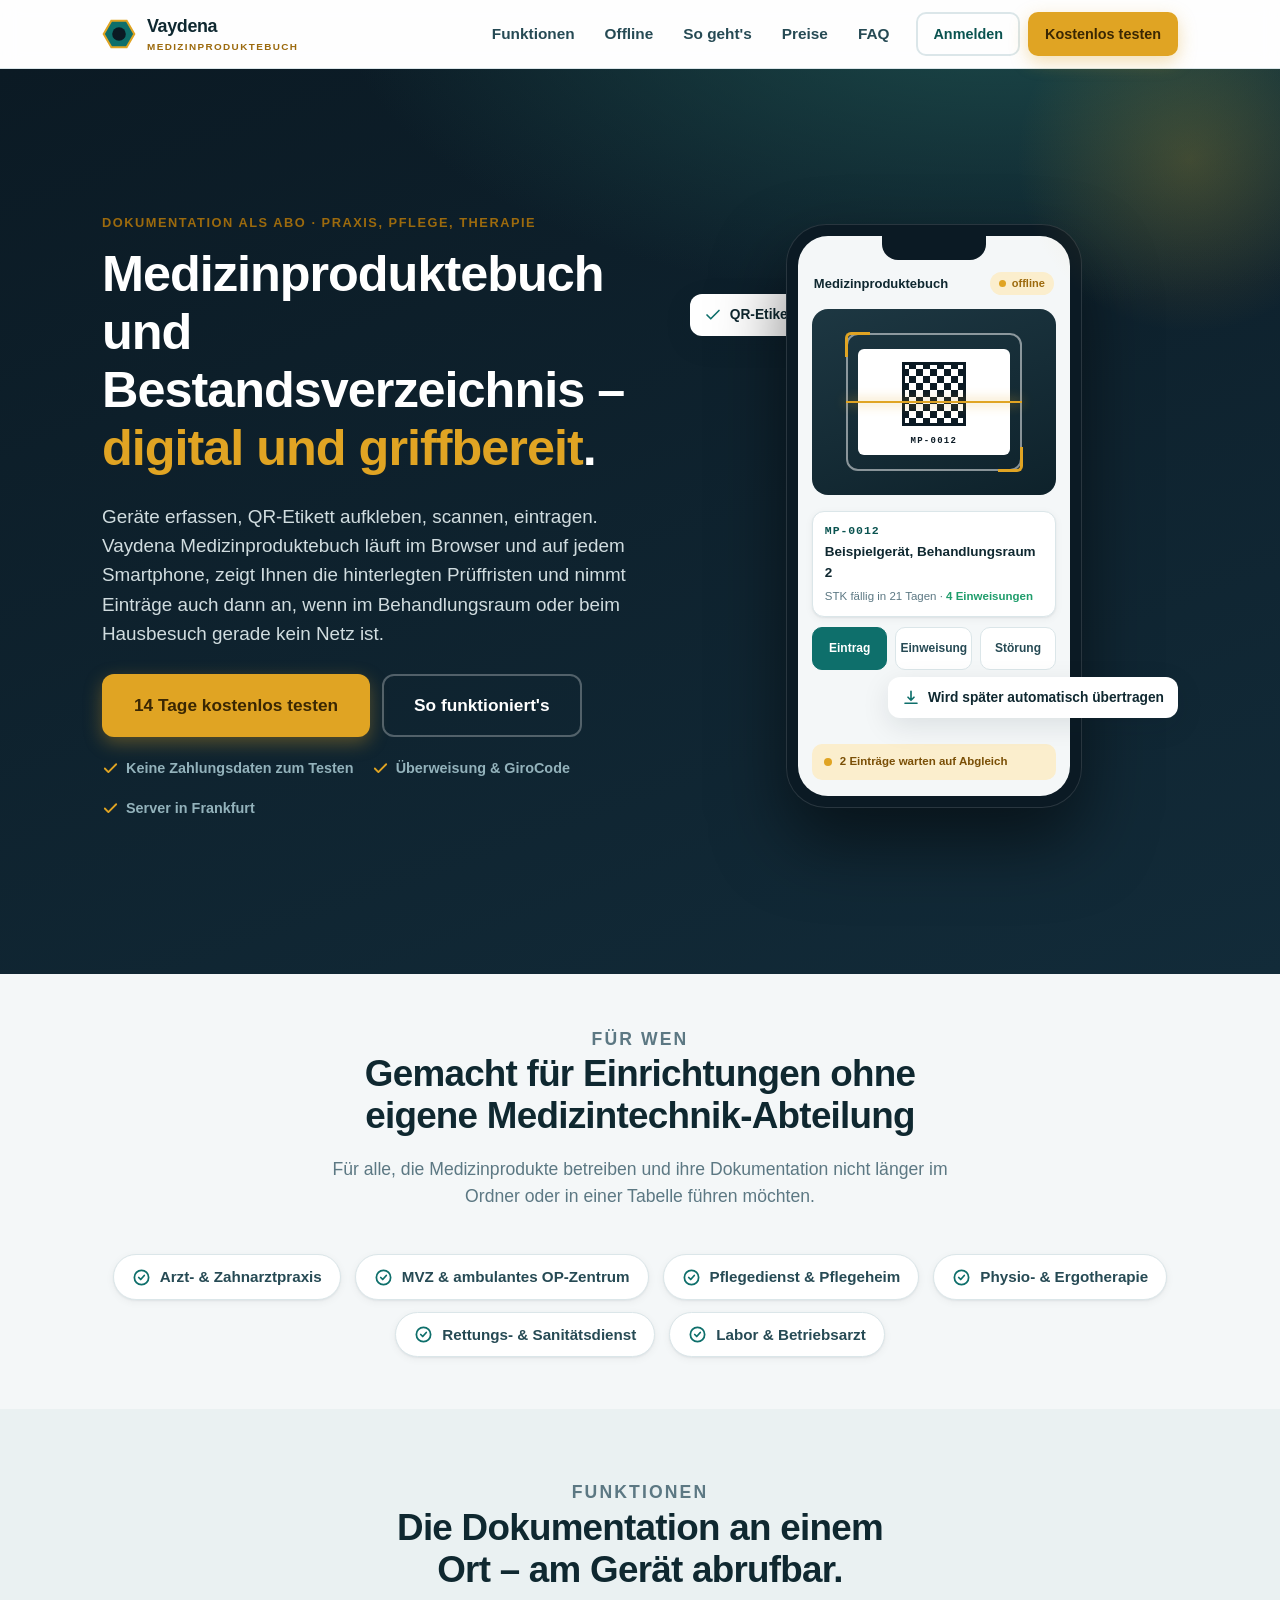
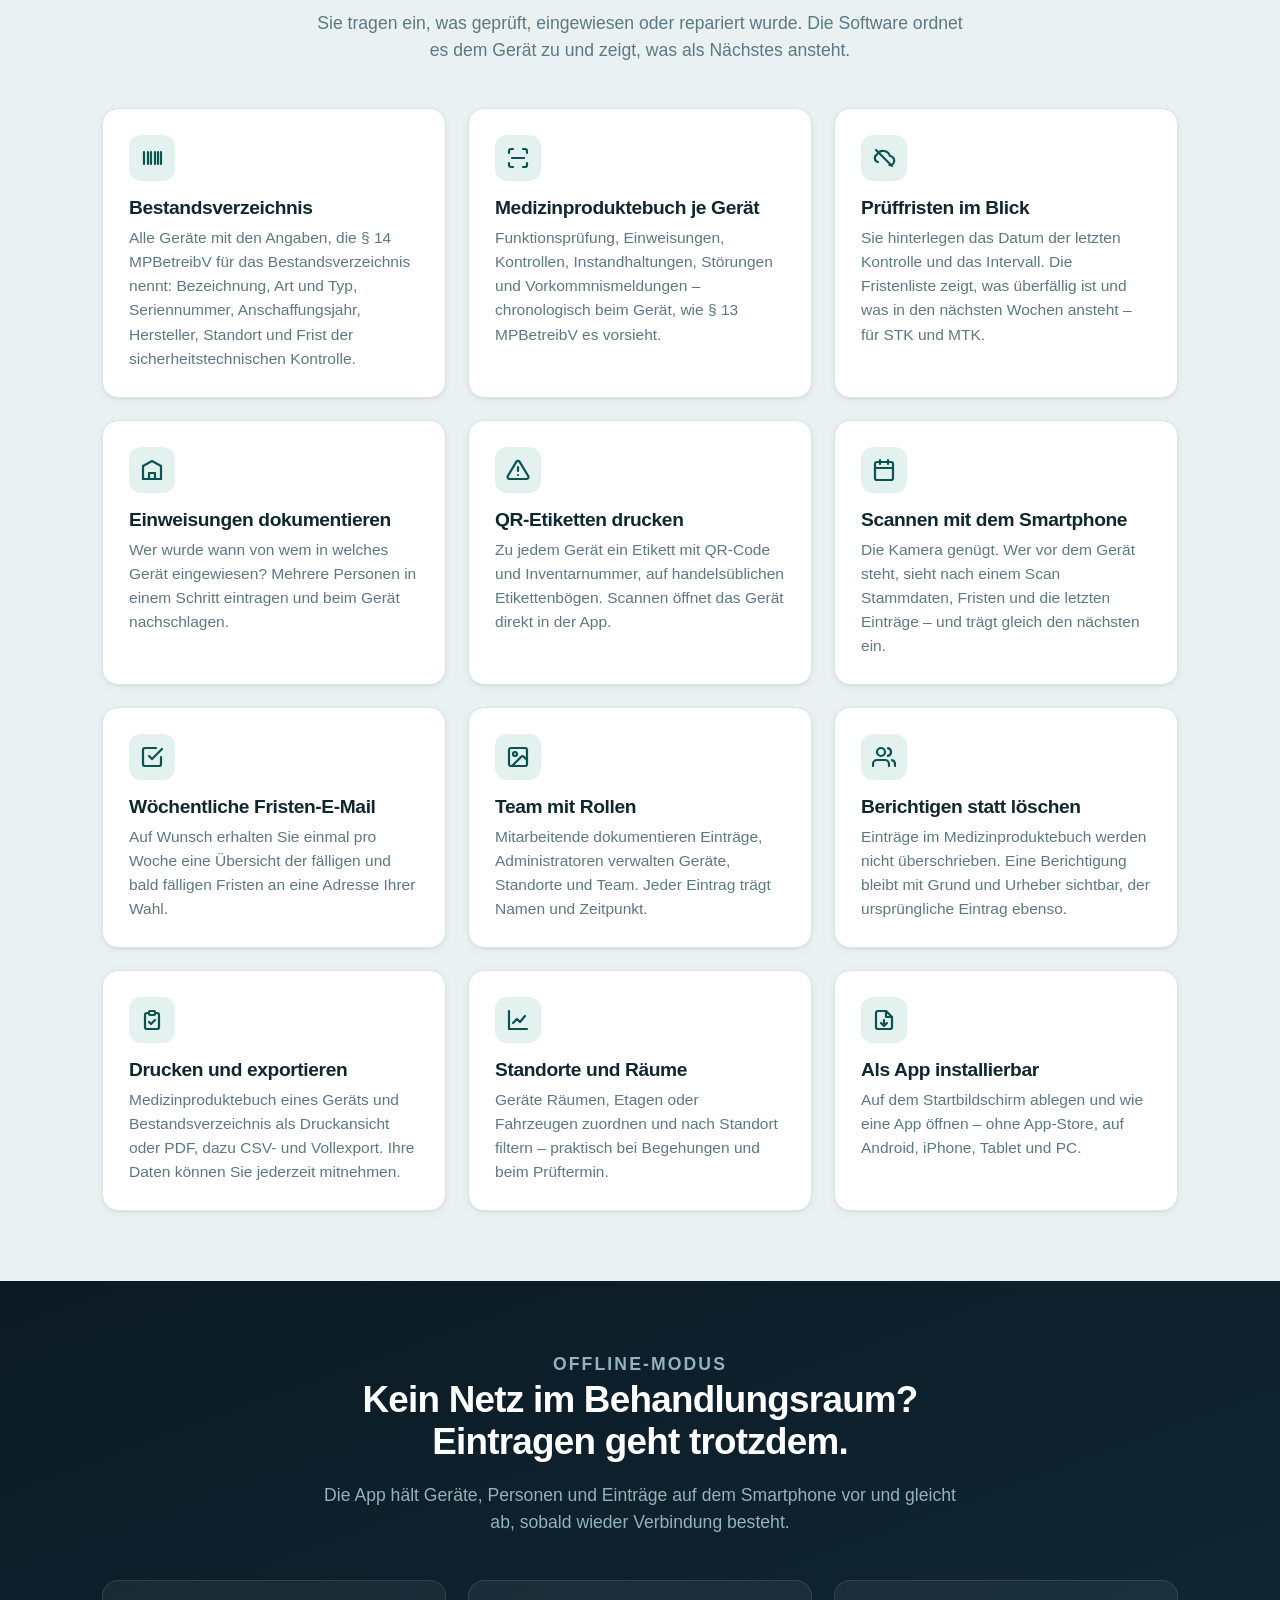
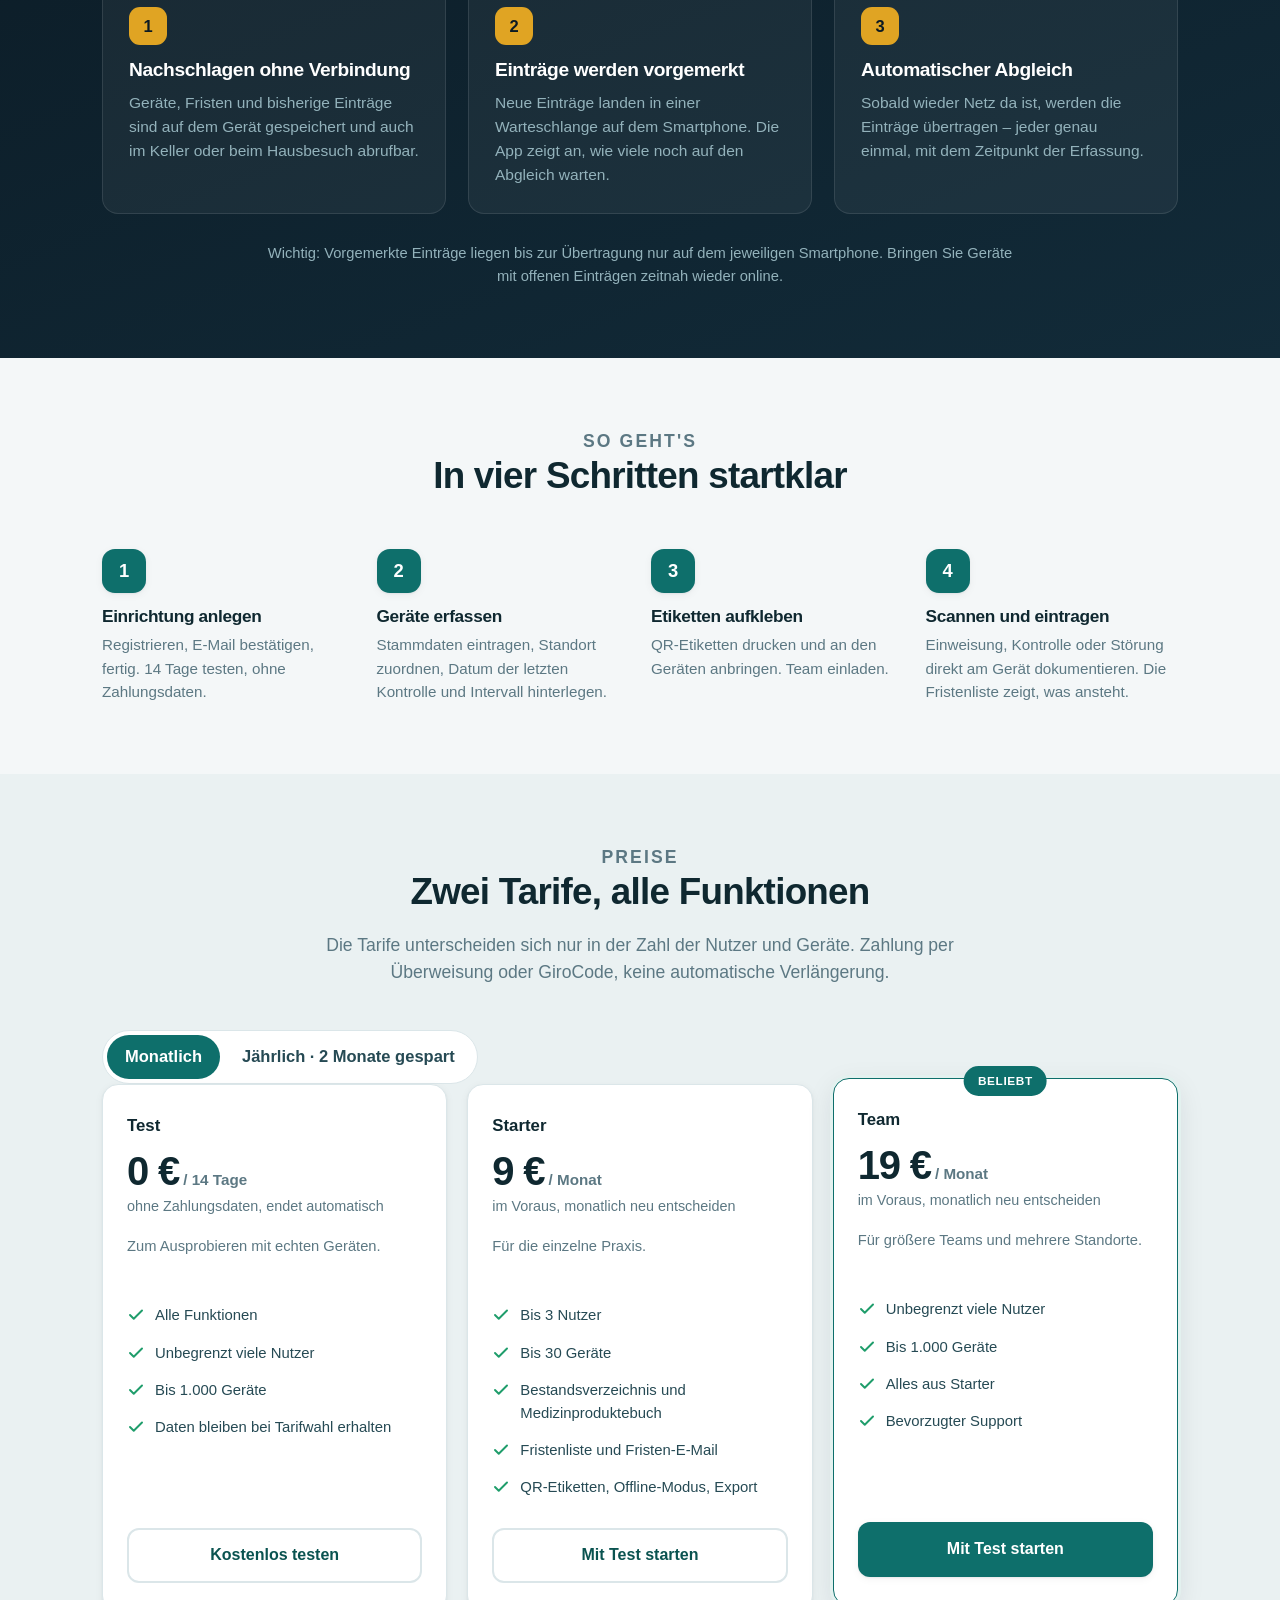
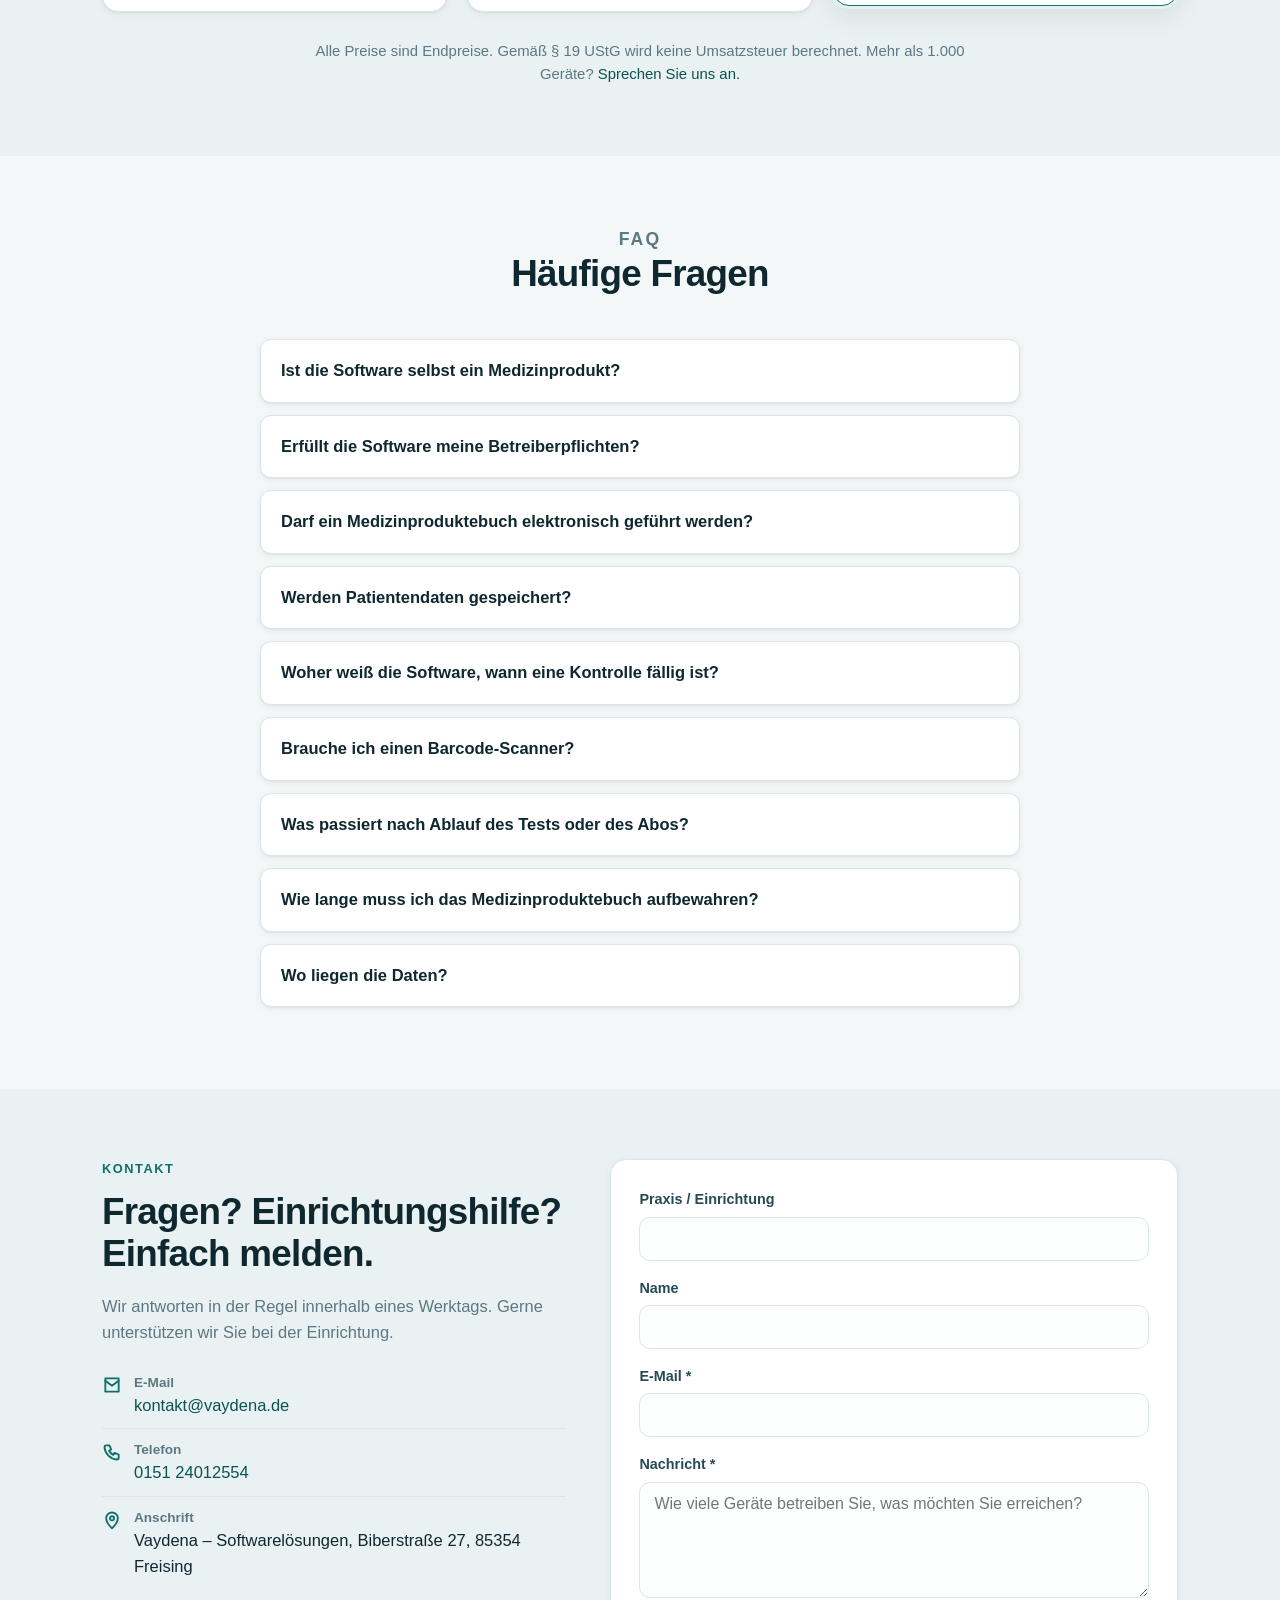
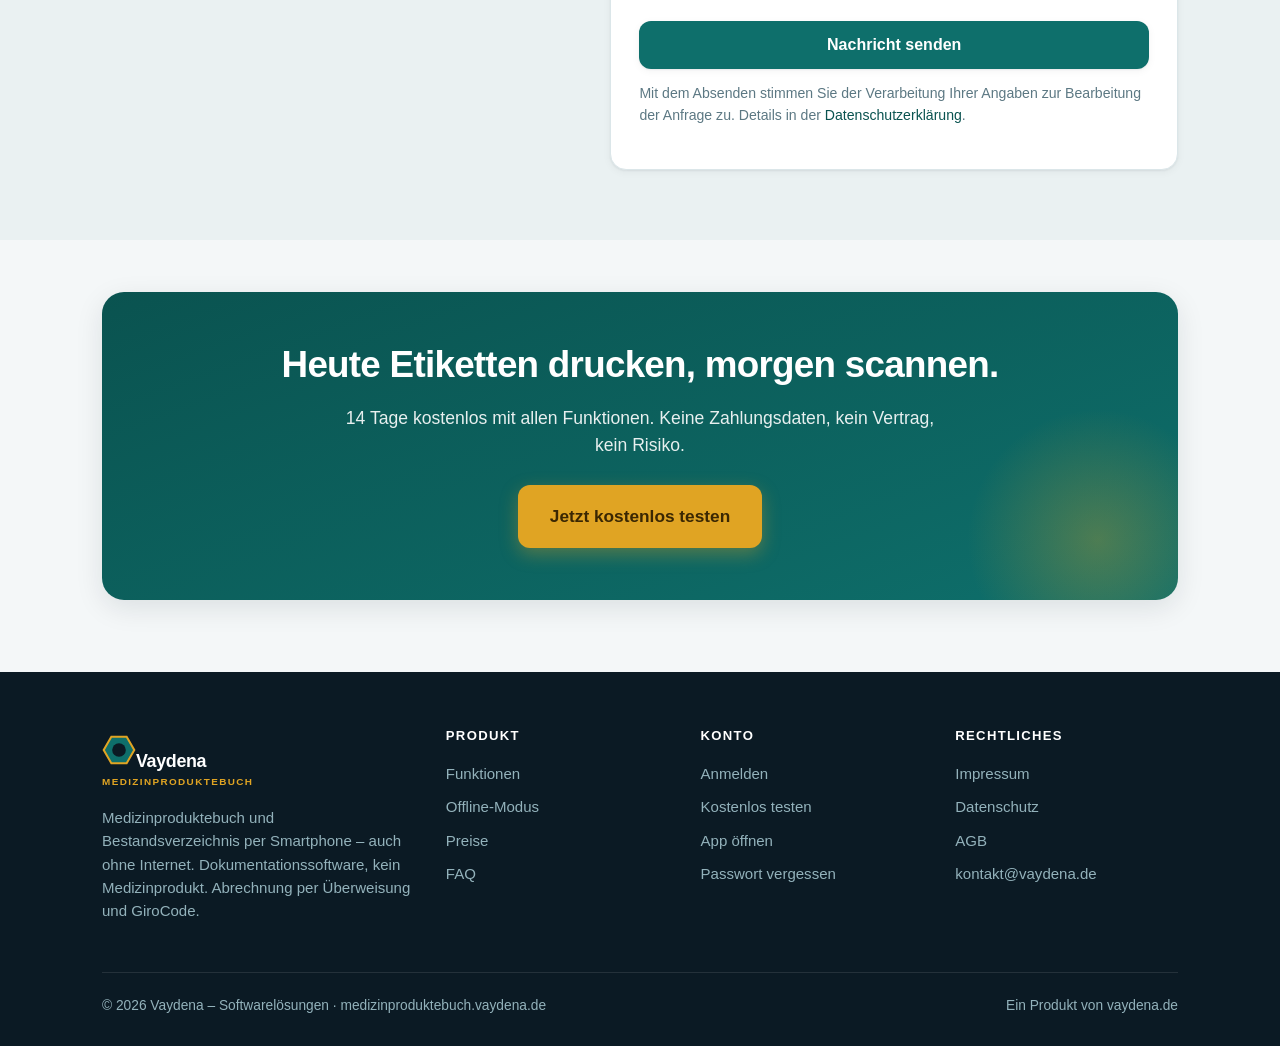
==== index.html @ ebefd497 "Vaydena Medizinproduktebuch: Erststand (PWA, Edge Functions, Deploy) Co-Authored-By: Claude Opus 5.5" ====
<!doctype html>
<html lang="de">
<head>
<meta charset="utf-8">
<meta name="viewport" content="width=device-width,initial-scale=1">
<title>Vaydena Medizinproduktebuch – Medizinproduktebuch und Bestandsverzeichnis digital führen</title>
<meta name="description" content="Medizinproduktebuch und Bestandsverzeichnis als Abo für Praxen, Pflegedienste und kleine Einrichtungen: Geräte erfassen, Prüffristen (STK/MTK) im Blick behalten, Einweisungen dokumentieren, QR-Etiketten drucken – auch ohne Internet. Dokumentationssoftware, kein Medizinprodukt. 14 Tage kostenlos testen.">
<link rel="canonical" href="https://medizinproduktebuch.vaydena.de/">
<meta property="og:type" content="website">
<meta property="og:title" content="Vaydena Medizinproduktebuch – Geräte, Prüffristen und Einweisungen dokumentieren">
<meta property="og:description" content="Bestandsverzeichnis und Medizinproduktebuch per Smartphone führen, QR-Etiketten drucken, offline dokumentieren. Ab 9 € im Monat, Zahlung per Überweisung oder GiroCode.">
<meta property="og:url" content="https://medizinproduktebuch.vaydena.de/">
<meta property="og:image" content="https://medizinproduktebuch.vaydena.de/assets/icons/icon-512.png">
<meta name="theme-color" content="#0b1a24">
<link rel="icon" href="assets/icons/favicon-32.png" sizes="32x32">
<link rel="apple-touch-icon" href="assets/icons/apple-touch-icon.png">
<link rel="stylesheet" href="assets/app.css?v=20261002">
<style>
  /* Hero-Visual: Smartphone mit Scanner */
  .ph-qr{width:74px;height:74px;border-radius:4px;background:conic-gradient(#0b1a24 25%,#fff 0 50%,#0b1a24 0 75%,#fff 0) 0 0/14px 14px;border:5px solid #fff;outline:3px solid #0b1a24;outline-offset:-8px}
  .hero-visual{position:relative;display:flex;justify-content:center;align-items:center;min-height:560px}
  .phone{width:296px;background:#0b1a24;border-radius:40px;padding:12px;position:relative;
    box-shadow:0 34px 70px rgba(0,0,0,.5),0 0 0 1px rgba(255,255,255,.12) inset}
  .phone::before{content:"";position:absolute;top:12px;left:50%;transform:translateX(-50%);width:104px;height:24px;background:#0b1a24;border-radius:0 0 16px 16px;z-index:2}
  .phone-screen{background:#f4f7f8;border-radius:30px;overflow:hidden;min-height:560px;display:flex;flex-direction:column;color:var(--ink)}
  .ph-top{display:flex;justify-content:space-between;align-items:center;padding:36px 16px 10px;font-weight:800;font-size:13px}
  .ph-top .st{font-weight:700;font-size:11px;padding:3px 9px;border-radius:999px;background:var(--gold-l);color:var(--gold-d);display:flex;gap:6px;align-items:center}
  .ph-top .st i{width:7px;height:7px;border-radius:50%;background:var(--gold);display:inline-block}
  .ph-cam{margin:4px 14px;background:linear-gradient(160deg,#1d3742,#0e222b);border-radius:16px;height:186px;position:relative;overflow:hidden;display:grid;place-items:center}
  .ph-frame{position:absolute;inset:24px 34px;border:2px solid rgba(255,255,255,.5);border-radius:12px}
  .ph-frame::before,.ph-frame::after{content:"";position:absolute;width:22px;height:22px;border:3px solid var(--gold)}
  .ph-frame::before{top:-3px;left:-3px;border-right:0;border-bottom:0;border-radius:6px 0 0 0}
  .ph-frame::after{bottom:-3px;right:-3px;border-left:0;border-top:0;border-radius:0 0 6px 0}
  .ph-code{width:152px;background:#fff;border-radius:6px;padding:8px 10px 6px;display:flex;flex-direction:column;align-items:center;gap:4px;position:relative}
  .ph-bars{width:100%;height:38px;background:repeating-linear-gradient(90deg,#0b1a24 0 2px,#fff 2px 3px,#0b1a24 3px 4px,#fff 4px 7px,#0b1a24 7px 10px,#fff 10px 11px,#0b1a24 11px 12px,#fff 12px 15px,#0b1a24 15px 17px,#fff 17px 18px)}
  .ph-code small{font-size:9px;letter-spacing:.14em;color:#0b1a24;font-weight:700;font-family:ui-monospace,Menlo,Consolas,monospace}
  .ph-laser{position:absolute;left:34px;right:34px;height:2px;background:var(--gold);box-shadow:0 0 12px var(--gold);animation:laser 2.4s ease-in-out infinite}
  @keyframes laser{0%,100%{top:40px}50%{top:146px}}
  .ph-hit{margin:12px 14px 0;background:#fff;border:1px solid var(--line);border-radius:12px;padding:10px 12px;box-shadow:var(--shadow-s);font-size:13px}
  .ph-hit b{display:block;font-size:11.5px;color:var(--primary-d);letter-spacing:.08em;font-family:ui-monospace,Menlo,Consolas,monospace}
  .ph-hit span{display:block;font-weight:700;font-size:13.5px;margin:2px 0}
  .ph-hit small{color:var(--muted);font-size:11.5px}
  .ph-hit small em{color:var(--ok);font-style:normal;font-weight:800}
  .ph-qty{display:flex;align-items:center;gap:8px;margin:10px 14px 0;font-size:12px;font-weight:700;color:var(--ink-2)}
  .ph-qty span{flex:1;background:#fff;border:1px solid var(--line);border-radius:10px;padding:9px 12px;text-align:center;font-size:15px;font-family:ui-monospace,Menlo,Consolas,monospace}
  .ph-qty b{width:36px;height:36px;border-radius:10px;background:#fff;border:1px solid var(--line);display:grid;place-items:center;font-size:18px}
  .ph-actions{display:grid;grid-template-columns:1fr 1fr 1fr;gap:8px;margin:10px 14px 0}
  .ph-actions span{display:block;text-align:center;padding:11px 4px;border-radius:10px;font-weight:800;font-size:12px;background:#fff;border:1px solid var(--line);color:var(--ink-2)}
  .ph-actions span.in{background:var(--primary);color:#fff;border-color:var(--primary)}
  .ph-queue{margin:auto 14px 16px;display:flex;align-items:center;gap:8px;font-size:11.5px;color:#7a4f06;background:var(--gold-l);border-radius:10px;padding:9px 12px;font-weight:700}
  .ph-queue i{width:8px;height:8px;border-radius:50%;background:var(--gold);display:inline-block;animation:pulse 1.4s infinite}
  @keyframes pulse{50%{opacity:.3}}
  .hero-visual .tag{position:absolute;background:#fff;color:var(--ink);border-radius:12px;padding:10px 14px;font-weight:700;font-size:.86rem;box-shadow:var(--shadow-m);display:flex;gap:8px;align-items:center;white-space:nowrap}
  .hero-visual .tag svg{width:18px;height:18px;color:var(--primary);flex:0 0 auto}
  .tag.t1{left:0;top:70px}.tag.t2{right:0;bottom:90px}
  @media (max-width:1000px){.hero-visual .tag{display:none}}
  @media (max-width:900px){.hero-visual{min-height:0}.phone{width:270px}.phone-screen{min-height:520px}}

  /* Offline-Erklärung */
  .ofx{background:rgba(255,255,255,.05);border:1px solid rgba(255,255,255,.1);border-radius:var(--radius);padding:26px}
  .ofx .k{display:inline-grid;place-items:center;width:38px;height:38px;border-radius:11px;background:var(--gold);color:var(--navy);font-weight:800;margin-bottom:14px}
  .ofx h3{color:#fff}
  .ofx p{color:var(--navy-muted);margin:0;font-size:.97rem}
  .technote{margin:28px auto 0;text-align:center;color:var(--navy-muted);font-size:.92rem;max-width:52em}

  /* Preise */
  .ptoggle-wrap{text-align:center;margin-bottom:34px}
  .ptoggle{display:inline-flex;background:var(--surface);border:1px solid var(--line);border-radius:999px;padding:4px;gap:4px}
  .ptoggle button{border:0;background:none;padding:9px 18px;border-radius:999px;font:inherit;font-weight:700;color:var(--ink-2);cursor:pointer;display:flex;align-items:center;gap:8px}
  .ptoggle button.on{background:var(--primary);color:#fff}
  .ptoggle .save{font-size:.72rem;background:var(--gold-l);color:var(--gold-d);padding:2px 8px;border-radius:999px}
  .ptoggle button.on .save{background:var(--gold);color:var(--navy)}
  .pricenote{max-width:46em;margin:28px auto 0;text-align:center;color:var(--muted);font-size:.93rem}

  /* Kontakt */
  .contact{display:grid;grid-template-columns:.9fr 1.1fr;gap:44px;align-items:start}
  .contact .card{background:var(--surface);border:1px solid var(--line);border-radius:var(--radius);padding:28px;box-shadow:var(--shadow-s)}
  .contact .kv{display:flex;gap:12px;align-items:flex-start;padding:10px 0;border-bottom:1px solid var(--line)}
  .contact .kv:last-child{border-bottom:0}
  .contact .kv svg{width:20px;height:20px;color:var(--primary);flex:0 0 auto;margin-top:3px}
  .contact .kv b{display:block;font-size:.85rem;color:var(--muted);font-weight:600}
  .hp{position:absolute;left:-9999px;top:-9999px;height:0;width:0;opacity:0}
  @media (max-width:900px){.contact{grid-template-columns:1fr}}
</style>
<script type="application/ld+json">
{"@context":"https://schema.org","@type":"SoftwareApplication","name":"Vaydena Medizinproduktebuch","applicationCategory":"BusinessApplication","operatingSystem":"Web, Android, iOS","url":"https://medizinproduktebuch.vaydena.de/","description":"Dokumentationssoftware für Bestandsverzeichnis und Medizinproduktebuch: Geräte, Prüffristen, Einweisungen, QR-Etiketten, Offline-Modus. Kein Medizinprodukt.","offers":[{"@type":"Offer","name":"Starter","price":"9.00","priceCurrency":"EUR"},{"@type":"Offer","name":"Team","price":"19.00","priceCurrency":"EUR"}],"provider":{"@type":"Organization","name":"Vaydena – Softwarelösungen","url":"https://vaydena.de"}}
</script>
</head>
<body>

<header class="site"><div class="wrap">
  <div class="nav">
    <a class="brand" href="index.html" aria-label="Vaydena Medizinproduktebuch – Startseite">
      <svg class="logo" viewBox="0 0 40 40" aria-hidden="true"><path d="M38 20 29 35.6H11L2 20 11 4.4h18z" fill="#0e6f6b"/><circle cx="20" cy="20" r="8" fill="#0b1a24"/><path d="M38 20 29 35.6H11L2 20 11 4.4h18z" fill="none" stroke="#e0a423" stroke-width="2.4"/></svg>
      <span>Vaydena<small>Medizinproduktebuch</small></span>
    </a>
    <div class="spacer"></div>
    <nav class="nav-links" aria-label="Hauptnavigation">
      <a href="#funktionen">Funktionen</a>
      <a href="#offline">Offline</a>
      <a href="#ablauf">So geht's</a>
      <a href="#preise">Preise</a>
      <a href="#faq">FAQ</a>
    </nav>
    <div class="nav-cta">
      <a class="btn ghost sm" href="anmelden.html">Anmelden</a>
      <a class="btn gold sm" href="registrieren.html">Kostenlos testen</a>
    </div>
    <button class="nav-toggle" aria-label="Menü öffnen"><svg viewBox="0 0 24 24" fill="none" stroke="currentColor" stroke-width="2.2" stroke-linecap="round"><path d="M4 7h16M4 12h16M4 17h16"/></svg></button>
  </div>
  <div class="mobile-menu">
    <a href="#funktionen">Funktionen</a>
    <a href="#offline">Offline-Modus</a>
    <a href="#ablauf">So funktioniert's</a>
    <a href="#preise">Preise</a>
    <a href="#faq">FAQ</a>
    <a href="anmelden.html">Anmelden</a>
    <a href="registrieren.html">Kostenlos testen</a>
  </div>
</div></header>

<section class="hero">
  <div class="wrap">
    <div>
      <p class="eyebrow gold">Dokumentation als Abo · Praxis, Pflege, Therapie</p>
      <h1>Medizinproduktebuch und Bestandsverzeichnis – <span class="hl">digital und griffbereit</span>.</h1>
      <p class="lead">Geräte erfassen, QR-Etikett aufkleben, scannen, eintragen. Vaydena Medizinproduktebuch läuft im Browser und auf jedem Smartphone, zeigt Ihnen die hinterlegten Prüffristen und nimmt Einträge auch dann an, wenn im Behandlungsraum oder beim Hausbesuch gerade kein Netz ist.</p>
      <div class="cta-row">
        <a class="btn gold lg" href="registrieren.html">14 Tage kostenlos testen</a>
        <a class="btn ghost on-navy lg" href="#ablauf">So funktioniert's</a>
      </div>
      <div class="trustline">
        <span><svg viewBox="0 0 24 24" fill="none" stroke="currentColor" stroke-width="2.6" stroke-linecap="round" stroke-linejoin="round"><path d="M20 6 9 17l-5-5"/></svg>Keine Zahlungsdaten zum Testen</span>
        <span><svg viewBox="0 0 24 24" fill="none" stroke="currentColor" stroke-width="2.6" stroke-linecap="round" stroke-linejoin="round"><path d="M20 6 9 17l-5-5"/></svg>Überweisung &amp; GiroCode</span>
        <span><svg viewBox="0 0 24 24" fill="none" stroke="currentColor" stroke-width="2.6" stroke-linecap="round" stroke-linejoin="round"><path d="M20 6 9 17l-5-5"/></svg>Server in Frankfurt</span>
      </div>
    </div>
    <div class="hero-visual" aria-hidden="true">
      <div class="tag t1"><svg viewBox="0 0 24 24" fill="none" stroke="currentColor" stroke-width="2.2" stroke-linecap="round" stroke-linejoin="round"><path d="M20 6 9 17l-5-5"/></svg>QR-Etikett selbst gedruckt</div>
      <div class="phone"><div class="phone-screen">
        <div class="ph-top"><span>Medizinproduktebuch</span><span class="st"><i></i>offline</span></div>
        <div class="ph-cam">
          <div class="ph-frame"></div>
          <div class="ph-code"><div class="ph-qr"></div><small>MP-0012</small></div>
          <div class="ph-laser"></div>
        </div>
        <div class="ph-hit"><b>MP-0012</b><span>Beispielgerät, Behandlungsraum 2</span><small>STK fällig in 21 Tagen · <em>4 Einweisungen</em></small></div>
        <div class="ph-actions"><span class="in">Eintrag</span><span>Einweisung</span><span>Störung</span></div>
        <div class="ph-queue"><i></i>2 Einträge warten auf Abgleich</div>
      </div></div>
      <div class="tag t2"><svg viewBox="0 0 24 24" fill="none" stroke="currentColor" stroke-width="2.2" stroke-linecap="round" stroke-linejoin="round"><path d="M12 3v12M8 11l4 4 4-4M4 19h16"/></svg>Wird später automatisch übertragen</div>
    </div>
  </div>
</section>

<section class="tight">
  <div class="wrap">
    <div class="sec-head"><p class="eyebrow">Für wen</p><h2>Gemacht für Einrichtungen ohne eigene Medizintechnik-Abteilung</h2><p>Für alle, die Medizinprodukte betreiben und ihre Dokumentation nicht länger im Ordner oder in einer Tabelle führen möchten.</p></div>
    <div class="audience">
      <div class="chip"><svg viewBox="0 0 24 24" fill="none" stroke="currentColor" stroke-width="2.2" stroke-linecap="round" stroke-linejoin="round"><circle cx="12" cy="12" r="9"/><path d="m8.5 12 2.5 2.5 4.5-5"/></svg>Arzt- &amp; Zahnarztpraxis</div>
      <div class="chip"><svg viewBox="0 0 24 24" fill="none" stroke="currentColor" stroke-width="2.2" stroke-linecap="round" stroke-linejoin="round"><circle cx="12" cy="12" r="9"/><path d="m8.5 12 2.5 2.5 4.5-5"/></svg>MVZ &amp; ambulantes OP-Zentrum</div>
      <div class="chip"><svg viewBox="0 0 24 24" fill="none" stroke="currentColor" stroke-width="2.2" stroke-linecap="round" stroke-linejoin="round"><circle cx="12" cy="12" r="9"/><path d="m8.5 12 2.5 2.5 4.5-5"/></svg>Pflegedienst &amp; Pflegeheim</div>
      <div class="chip"><svg viewBox="0 0 24 24" fill="none" stroke="currentColor" stroke-width="2.2" stroke-linecap="round" stroke-linejoin="round"><circle cx="12" cy="12" r="9"/><path d="m8.5 12 2.5 2.5 4.5-5"/></svg>Physio- &amp; Ergotherapie</div>
      <div class="chip"><svg viewBox="0 0 24 24" fill="none" stroke="currentColor" stroke-width="2.2" stroke-linecap="round" stroke-linejoin="round"><circle cx="12" cy="12" r="9"/><path d="m8.5 12 2.5 2.5 4.5-5"/></svg>Rettungs- &amp; Sanitätsdienst</div>
      <div class="chip"><svg viewBox="0 0 24 24" fill="none" stroke="currentColor" stroke-width="2.2" stroke-linecap="round" stroke-linejoin="round"><circle cx="12" cy="12" r="9"/><path d="m8.5 12 2.5 2.5 4.5-5"/></svg>Labor &amp; Betriebsarzt</div>
    </div>
  </div>
</section>

<section id="funktionen" class="alt">
  <div class="wrap">
    <div class="sec-head"><p class="eyebrow">Funktionen</p><h2>Die Dokumentation an einem Ort – am Gerät abrufbar.</h2><p>Sie tragen ein, was geprüft, eingewiesen oder repariert wurde. Die Software ordnet es dem Gerät zu und zeigt, was als Nächstes ansteht.</p></div>
    <div class="grid g3">
      <div class="feature"><div class="ic"><svg viewBox="0 0 24 24" fill="none" stroke="currentColor" stroke-width="2.2" stroke-linecap="round"><path d="M4 6v12M8 6v12M11 6v12M15 6v12M18 6v12M21 6v12"/></svg></div><h3>Bestandsverzeichnis</h3><p>Alle Geräte mit den Angaben, die § 14 MPBetreibV für das Bestandsverzeichnis nennt: Bezeichnung, Art und Typ, Seriennummer, Anschaffungsjahr, Hersteller, Standort und Frist der sicherheitstechnischen Kontrolle.</p></div>
      <div class="feature"><div class="ic"><svg viewBox="0 0 24 24" fill="none" stroke="currentColor" stroke-width="2.2" stroke-linecap="round" stroke-linejoin="round"><path d="M3 7V5a2 2 0 0 1 2-2h2M17 3h2a2 2 0 0 1 2 2v2M21 17v2a2 2 0 0 1-2 2h-2M7 21H5a2 2 0 0 1-2-2v-2M6 12h12"/></svg></div><h3>Medizinproduktebuch je Gerät</h3><p>Funktionsprüfung, Einweisungen, Kontrollen, Instandhaltungen, Störungen und Vorkommnismeldungen – chronologisch beim Gerät, wie § 13 MPBetreibV es vorsieht.</p></div>
      <div class="feature"><div class="ic"><svg viewBox="0 0 24 24" fill="none" stroke="currentColor" stroke-width="2.2" stroke-linecap="round" stroke-linejoin="round"><path d="M17.5 19a4.5 4.5 0 0 0 .4-9A7 7 0 0 0 5.1 8.5 4 4 0 0 0 6 16"/><path d="m4 4 16 16"/></svg></div><h3>Prüffristen im Blick</h3><p>Sie hinterlegen das Datum der letzten Kontrolle und das Intervall. Die Fristenliste zeigt, was überfällig ist und was in den nächsten Wochen ansteht – für STK und MTK.</p></div>
      <div class="feature"><div class="ic"><svg viewBox="0 0 24 24" fill="none" stroke="currentColor" stroke-width="2.2" stroke-linecap="round" stroke-linejoin="round"><path d="M3 21V8l9-5 9 5v13"/><path d="M9 21v-6h6v6M3 21h18"/></svg></div><h3>Einweisungen dokumentieren</h3><p>Wer wurde wann von wem in welches Gerät eingewiesen? Mehrere Personen in einem Schritt eintragen und beim Gerät nachschlagen.</p></div>
      <div class="feature"><div class="ic"><svg viewBox="0 0 24 24" fill="none" stroke="currentColor" stroke-width="2.2" stroke-linecap="round" stroke-linejoin="round"><path d="M12 9v4M12 17h.01"/><path d="M10.3 3.9 1.8 18a2 2 0 0 0 1.7 3h17a2 2 0 0 0 1.7-3L13.7 3.9a2 2 0 0 0-3.4 0Z"/></svg></div><h3>QR-Etiketten drucken</h3><p>Zu jedem Gerät ein Etikett mit QR-Code und Inventarnummer, auf handelsüblichen Etikettenbögen. Scannen öffnet das Gerät direkt in der App.</p></div>
      <div class="feature"><div class="ic"><svg viewBox="0 0 24 24" fill="none" stroke="currentColor" stroke-width="2.2" stroke-linecap="round" stroke-linejoin="round"><rect x="3" y="4" width="18" height="18" rx="2"/><path d="M16 2v4M8 2v4M3 10h18"/></svg></div><h3>Scannen mit dem Smartphone</h3><p>Die Kamera genügt. Wer vor dem Gerät steht, sieht nach einem Scan Stammdaten, Fristen und die letzten Einträge – und trägt gleich den nächsten ein.</p></div>
      <div class="feature"><div class="ic"><svg viewBox="0 0 24 24" fill="none" stroke="currentColor" stroke-width="2.2" stroke-linecap="round" stroke-linejoin="round"><path d="M9 11l3 3L22 4"/><path d="M21 12v7a2 2 0 0 1-2 2H5a2 2 0 0 1-2-2V5a2 2 0 0 1 2-2h11"/></svg></div><h3>Wöchentliche Fristen-E-Mail</h3><p>Auf Wunsch erhalten Sie einmal pro Woche eine Übersicht der fälligen und bald fälligen Fristen an eine Adresse Ihrer Wahl.</p></div>
      <div class="feature"><div class="ic"><svg viewBox="0 0 24 24" fill="none" stroke="currentColor" stroke-width="2.2" stroke-linecap="round" stroke-linejoin="round"><rect x="3" y="3" width="18" height="18" rx="2"/><circle cx="9" cy="9" r="2"/><path d="m21 15-3.1-3.1a2 2 0 0 0-2.8 0L6 21"/></svg></div><h3>Team mit Rollen</h3><p>Mitarbeitende dokumentieren Einträge, Administratoren verwalten Geräte, Standorte und Team. Jeder Eintrag trägt Namen und Zeitpunkt.</p></div>
      <div class="feature"><div class="ic"><svg viewBox="0 0 24 24" fill="none" stroke="currentColor" stroke-width="2.2" stroke-linecap="round" stroke-linejoin="round"><path d="M17 21v-2a4 4 0 0 0-4-4H5a4 4 0 0 0-4 4v2"/><circle cx="9" cy="7" r="4"/><path d="M23 21v-2a4 4 0 0 0-3-3.87M16 3.13a4 4 0 0 1 0 7.75"/></svg></div><h3>Berichtigen statt löschen</h3><p>Einträge im Medizinproduktebuch werden nicht überschrieben. Eine Berichtigung bleibt mit Grund und Urheber sichtbar, der ursprüngliche Eintrag ebenso.</p></div>
      <div class="feature"><div class="ic"><svg viewBox="0 0 24 24" fill="none" stroke="currentColor" stroke-width="2.2" stroke-linecap="round" stroke-linejoin="round"><path d="M9 5H7a2 2 0 0 0-2 2v12a2 2 0 0 0 2 2h10a2 2 0 0 0 2-2V7a2 2 0 0 0-2-2h-2"/><rect x="9" y="3" width="6" height="4" rx="1"/><path d="m9 14 2 2 4-4"/></svg></div><h3>Drucken und exportieren</h3><p>Medizinproduktebuch eines Geräts und Bestandsverzeichnis als Druckansicht oder PDF, dazu CSV- und Vollexport. Ihre Daten können Sie jederzeit mitnehmen.</p></div>
      <div class="feature"><div class="ic"><svg viewBox="0 0 24 24" fill="none" stroke="currentColor" stroke-width="2.2" stroke-linecap="round" stroke-linejoin="round"><path d="M3 3v18h18"/><path d="m7 15 4-4 3 3 5-6"/></svg></div><h3>Standorte und Räume</h3><p>Geräte Räumen, Etagen oder Fahrzeugen zuordnen und nach Standort filtern – praktisch bei Begehungen und beim Prüftermin.</p></div>
      <div class="feature"><div class="ic"><svg viewBox="0 0 24 24" fill="none" stroke="currentColor" stroke-width="2.2" stroke-linecap="round" stroke-linejoin="round"><path d="M14 3H6a2 2 0 0 0-2 2v14a2 2 0 0 0 2 2h12a2 2 0 0 0 2-2V9z"/><path d="M14 3v6h6M12 18v-6M9 15l3 3 3-3"/></svg></div><h3>Als App installierbar</h3><p>Auf dem Startbildschirm ablegen und wie eine App öffnen – ohne App-Store, auf Android, iPhone, Tablet und PC.</p></div>
    </div>
  </div>
</section>

<section id="offline" class="navy-sec">
  <div class="wrap">
    <div class="sec-head"><p class="eyebrow gold">Offline-Modus</p><h2>Kein Netz im Behandlungsraum? Eintragen geht trotzdem.</h2><p>Die App hält Geräte, Personen und Einträge auf dem Smartphone vor und gleicht ab, sobald wieder Verbindung besteht.</p></div>
    <div class="grid g3">
      <div class="ofx"><div class="k">1</div><h3>Nachschlagen ohne Verbindung</h3><p>Geräte, Fristen und bisherige Einträge sind auf dem Gerät gespeichert und auch im Keller oder beim Hausbesuch abrufbar.</p></div>
      <div class="ofx"><div class="k">2</div><h3>Einträge werden vorgemerkt</h3><p>Neue Einträge landen in einer Warteschlange auf dem Smartphone. Die App zeigt an, wie viele noch auf den Abgleich warten.</p></div>
      <div class="ofx"><div class="k">3</div><h3>Automatischer Abgleich</h3><p>Sobald wieder Netz da ist, werden die Einträge übertragen – jeder genau einmal, mit dem Zeitpunkt der Erfassung.</p></div>
    </div>
    <p class="technote">Wichtig: Vorgemerkte Einträge liegen bis zur Übertragung nur auf dem jeweiligen Smartphone. Bringen Sie Geräte mit offenen Einträgen zeitnah wieder online.</p>
  </div>
</section>

<section id="ablauf">
  <div class="wrap">
    <div class="sec-head"><p class="eyebrow">So geht's</p><h2>In vier Schritten startklar</h2></div>
    <div class="steps">
      <div class="step"><div class="n">1</div><h3>Einrichtung anlegen</h3><p>Registrieren, E-Mail bestätigen, fertig. 14 Tage testen, ohne Zahlungsdaten.</p></div>
      <div class="step"><div class="n">2</div><h3>Geräte erfassen</h3><p>Stammdaten eintragen, Standort zuordnen, Datum der letzten Kontrolle und Intervall hinterlegen.</p></div>
      <div class="step"><div class="n">3</div><h3>Etiketten aufkleben</h3><p>QR-Etiketten drucken und an den Geräten anbringen. Team einladen.</p></div>
      <div class="step"><div class="n">4</div><h3>Scannen und eintragen</h3><p>Einweisung, Kontrolle oder Störung direkt am Gerät dokumentieren. Die Fristenliste zeigt, was ansteht.</p></div>
    </div>
  </div>
</section>

<section id="preise" class="alt">
  <div class="wrap">
    <div class="sec-head"><p class="eyebrow">Preise</p><h2>Zwei Tarife, alle Funktionen</h2><p>Die Tarife unterscheiden sich nur in der Zahl der Nutzer und Geräte. Zahlung per Überweisung oder GiroCode, keine automatische Verlängerung.</p></div>
    <div class="ptoggle" role="group" aria-label="Abrechnungszeitraum">
      <button type="button" class="on" data-period="m">Monatlich</button>
      <button type="button" data-period="j">Jährlich · 2 Monate gespart</button>
    </div>
    <div class="tiers">
      <div class="tier">
        <div class="tname">Test</div>
        <div class="price">0 €<small> / 14 Tage</small></div>
        <div class="per">ohne Zahlungsdaten, endet automatisch</div>
        <p class="desc">Zum Ausprobieren mit echten Geräten.</p>
        <ul>
          <li><svg viewBox="0 0 24 24" fill="none" stroke="currentColor" stroke-width="2.6" stroke-linecap="round" stroke-linejoin="round"><path d="M20 6 9 17l-5-5"/></svg>Alle Funktionen</li>
          <li><svg viewBox="0 0 24 24" fill="none" stroke="currentColor" stroke-width="2.6" stroke-linecap="round" stroke-linejoin="round"><path d="M20 6 9 17l-5-5"/></svg>Unbegrenzt viele Nutzer</li>
          <li><svg viewBox="0 0 24 24" fill="none" stroke="currentColor" stroke-width="2.6" stroke-linecap="round" stroke-linejoin="round"><path d="M20 6 9 17l-5-5"/></svg>Bis 1.000 Geräte</li>
          <li><svg viewBox="0 0 24 24" fill="none" stroke="currentColor" stroke-width="2.6" stroke-linecap="round" stroke-linejoin="round"><path d="M20 6 9 17l-5-5"/></svg>Daten bleiben bei Tarifwahl erhalten</li>
        </ul>
        <a class="btn ghost block" href="registrieren.html">Kostenlos testen</a>
      </div>
      <div class="tier">
        <div class="tname">Starter</div>
        <div class="price" data-m="9" data-j="90">9 €<small> / Monat</small></div>
        <div class="per" data-per-m="im Voraus, monatlich neu entscheiden" data-per-j="im Voraus, entspricht 7,50 € / Monat">im Voraus, monatlich neu entscheiden</div>
        <p class="desc">Für die einzelne Praxis.</p>
        <ul>
          <li><svg viewBox="0 0 24 24" fill="none" stroke="currentColor" stroke-width="2.6" stroke-linecap="round" stroke-linejoin="round"><path d="M20 6 9 17l-5-5"/></svg>Bis 3 Nutzer</li>
          <li><svg viewBox="0 0 24 24" fill="none" stroke="currentColor" stroke-width="2.6" stroke-linecap="round" stroke-linejoin="round"><path d="M20 6 9 17l-5-5"/></svg>Bis 30 Geräte</li>
          <li><svg viewBox="0 0 24 24" fill="none" stroke="currentColor" stroke-width="2.6" stroke-linecap="round" stroke-linejoin="round"><path d="M20 6 9 17l-5-5"/></svg>Bestandsverzeichnis und Medizinproduktebuch</li>
          <li><svg viewBox="0 0 24 24" fill="none" stroke="currentColor" stroke-width="2.6" stroke-linecap="round" stroke-linejoin="round"><path d="M20 6 9 17l-5-5"/></svg>Fristenliste und Fristen-E-Mail</li>
          <li><svg viewBox="0 0 24 24" fill="none" stroke="currentColor" stroke-width="2.6" stroke-linecap="round" stroke-linejoin="round"><path d="M20 6 9 17l-5-5"/></svg>QR-Etiketten, Offline-Modus, Export</li>
        </ul>
        <a class="btn ghost block" href="registrieren.html">Mit Test starten</a>
      </div>
      <div class="tier pop">
        <div class="badge">Beliebt</div>
        <div class="tname">Team</div>
        <div class="price" data-m="19" data-j="190">19 €<small> / Monat</small></div>
        <div class="per" data-per-m="im Voraus, monatlich neu entscheiden" data-per-j="im Voraus, entspricht 15,83 € / Monat">im Voraus, monatlich neu entscheiden</div>
        <p class="desc">Für größere Teams und mehrere Standorte.</p>
        <ul>
          <li><svg viewBox="0 0 24 24" fill="none" stroke="currentColor" stroke-width="2.6" stroke-linecap="round" stroke-linejoin="round"><path d="M20 6 9 17l-5-5"/></svg>Unbegrenzt viele Nutzer</li>
          <li><svg viewBox="0 0 24 24" fill="none" stroke="currentColor" stroke-width="2.6" stroke-linecap="round" stroke-linejoin="round"><path d="M20 6 9 17l-5-5"/></svg>Bis 1.000 Geräte</li>
          <li><svg viewBox="0 0 24 24" fill="none" stroke="currentColor" stroke-width="2.6" stroke-linecap="round" stroke-linejoin="round"><path d="M20 6 9 17l-5-5"/></svg>Alles aus Starter</li>
          <li><svg viewBox="0 0 24 24" fill="none" stroke="currentColor" stroke-width="2.6" stroke-linecap="round" stroke-linejoin="round"><path d="M20 6 9 17l-5-5"/></svg>Bevorzugter Support</li>
        </ul>
        <a class="btn primary block" href="registrieren.html">Mit Test starten</a>
      </div>
    </div>
    <p class="pricenote">Alle Preise sind Endpreise. Gemäß § 19 UStG wird keine Umsatzsteuer berechnet. Mehr als 1.000 Geräte? <a href="#kontakt">Sprechen Sie uns an.</a></p>
  </div>
</section>

<section id="faq">
  <div class="wrap">
    <div class="sec-head"><p class="eyebrow">FAQ</p><h2>Häufige Fragen</h2></div>
    <div class="faq">
      <details><summary>Ist die Software selbst ein Medizinprodukt?</summary><p>Nein. Vaydena Medizinproduktebuch ist eine reine Dokumentations- und Organisationssoftware. Sie dient nicht der Diagnose, Therapie oder Überwachung von Patienten, steuert keine Geräte und wertet keine Messwerte aus.</p></details>
      <details><summary>Erfüllt die Software meine Betreiberpflichten?</summary><p>Nein, das kann keine Software. Sie hilft Ihnen, Bestandsverzeichnis und Medizinproduktebuch zu führen und Fristen im Blick zu behalten. Einweisungen und Kontrollen durchzuführen, geeignete Prüfer zu beauftragen und Fristen einzuhalten bleibt Aufgabe des Betreibers. Wir leisten keine Rechtsberatung.</p></details>
      <details><summary>Darf ein Medizinproduktebuch elektronisch geführt werden?</summary><p>Die MPBetreibV lässt für das Medizinproduktebuch alle Datenträger zu (§ 13 Abs. 2). Welche Anforderungen Ihre zuständige Behörde im Einzelnen stellt, klären Sie bitte dort; Druckansicht und Export stehen jederzeit zur Verfügung.</p></details>
      <details><summary>Werden Patientendaten gespeichert?</summary><p>Nein. Die Software ist nicht für Patientendaten bestimmt, und es gibt keine Felder dafür. Bitte tragen Sie solche Daten auch nicht in Notizfelder ein.</p></details>
      <details><summary>Woher weiß die Software, wann eine Kontrolle fällig ist?</summary><p>Aus Ihren Angaben: Datum der letzten Kontrolle und das von Ihnen hinterlegte Intervall. Welche Frist für ein Gerät gilt, legen Sie anhand der Herstellerangaben und der MPBetreibV fest. Die Software prüft selbst keine Geräte.</p></details>
      <details><summary>Brauche ich einen Barcode-Scanner?</summary><p>Nein. Die Kamera des Smartphones genügt. Ein Handscanner an PC oder Tablet funktioniert ebenfalls, und die Inventarnummer lässt sich auch eintippen.</p></details>
      <details><summary>Was passiert nach Ablauf des Tests oder des Abos?</summary><p>Sie können weiter lesen, drucken und exportieren. Neue Einträge werden erst nach Bestellung eines Tarifs wieder übertragen. Es verlängert sich nichts automatisch.</p></details>
      <details><summary>Wie lange muss ich das Medizinproduktebuch aufbewahren?</summary><p>Nach § 13 MPBetreibV ist es nach Außerbetriebnahme des Produkts noch fünf Jahre aufzubewahren. Sichern Sie Ihre Dokumentation deshalb vor einer Kündigung per Export oder Ausdruck.</p></details>
      <details><summary>Wo liegen die Daten?</summary><p>Auf Servern in Frankfurt am Main. Die Inhalte Ihrer Einrichtung verarbeiten wir als Auftragsverarbeiter; einen Vertrag zur Auftragsverarbeitung stellen wir auf Anfrage bereit.</p></details>
    </div>
  </div>
</section>

<section id="kontakt" class="alt">
  <div class="wrap">
    <div class="contact">
      <div>
        <p class="eyebrow">Kontakt</p>
        <h2>Fragen? Einrichtungshilfe? Einfach melden.</h2>
        <p class="muted">Wir antworten in der Regel innerhalb eines Werktags. Gerne unterstützen wir Sie bei der Einrichtung.</p>
        <div class="kv"><svg viewBox="0 0 24 24" fill="none" stroke="currentColor" stroke-width="2.2" stroke-linecap="round" stroke-linejoin="round"><path d="M4 4h16v16H4z"/><path d="m4 7 8 6 8-6"/></svg><div><b>E-Mail</b><a href="mailto:kontakt@vaydena.de">kontakt@vaydena.de</a></div></div>
        <div class="kv"><svg viewBox="0 0 24 24" fill="none" stroke="currentColor" stroke-width="2.2" stroke-linecap="round" stroke-linejoin="round"><path d="M5 4h4l2 5-2.5 1.5a11 11 0 0 0 5 5L15 13l5 2v4a2 2 0 0 1-2 2A16 16 0 0 1 3 6a2 2 0 0 1 2-2"/></svg><div><b>Telefon</b><a href="tel:+4915124012554">0151 24012554</a></div></div>
        <div class="kv"><svg viewBox="0 0 24 24" fill="none" stroke="currentColor" stroke-width="2.2" stroke-linecap="round" stroke-linejoin="round"><path d="M12 22s7-6.5 7-12a7 7 0 0 0-14 0c0 5.5 7 12 7 12Z"/><circle cx="12" cy="10" r="2.5"/></svg><div><b>Anschrift</b>Vaydena – Softwarelösungen, Biberstraße 27, 85354 Freising</div></div>
      </div>
      <form class="card" id="leadForm" novalidate>
        <div id="leadMsg" class="msg" role="status"></div>
        <div class="field"><label for="lf-firma">Praxis / Einrichtung</label><input id="lf-firma" name="firma" type="text" maxlength="200" autocomplete="organization"></div>
        <div class="field"><label for="lf-name">Name</label><input id="lf-name" name="name" type="text" maxlength="120" autocomplete="name"></div>
        <div class="field"><label for="lf-email">E-Mail *</label><input id="lf-email" name="email" type="email" required maxlength="200" autocomplete="email"></div>
        <div class="field"><label for="lf-msg">Nachricht *</label><textarea id="lf-msg" name="nachricht" rows="5" required maxlength="3000" placeholder="Wie viele Geräte betreiben Sie, was möchten Sie erreichen?"></textarea></div>
        <div class="hp" aria-hidden="true"><label>Website<input name="website" type="text" tabindex="-1" autocomplete="off"></label></div>
        <button class="btn primary block" type="submit">Nachricht senden</button>
        <p class="formnote">Mit dem Absenden stimmen Sie der Verarbeitung Ihrer Angaben zur Bearbeitung der Anfrage zu. Details in der <a href="datenschutz.html">Datenschutzerklärung</a>.</p>
      </form>
    </div>
  </div>
</section>

<section class="tight">
  <div class="wrap">
    <div class="ctaband center">
      <h2>Heute Etiketten drucken, morgen scannen.</h2>
      <p>14 Tage kostenlos mit allen Funktionen. Keine Zahlungsdaten, kein Vertrag, kein Risiko.</p>
      <a class="btn gold lg" href="registrieren.html">Jetzt kostenlos testen</a>
    </div>
  </div>
</section>

<footer class="site"><div class="wrap">
  <div class="cols">
    <div>
      <a class="brand" href="index.html"><svg class="logo" viewBox="0 0 40 40" aria-hidden="true"><path d="M38 20 29 35.6H11L2 20 11 4.4h18z" fill="#0e6f6b"/><circle cx="20" cy="20" r="8" fill="#0b1a24"/><path d="M38 20 29 35.6H11L2 20 11 4.4h18z" fill="none" stroke="#e0a423" stroke-width="2.4"/></svg><span>Vaydena<small>Medizinproduktebuch</small></span></a>
      <p>Medizinproduktebuch und Bestandsverzeichnis per Smartphone – auch ohne Internet. Dokumentationssoftware, kein Medizinprodukt. Abrechnung per Überweisung und GiroCode.</p>
    </div>
    <div><h4>Produkt</h4><a href="#funktionen">Funktionen</a><a href="#offline">Offline-Modus</a><a href="#preise">Preise</a><a href="#faq">FAQ</a></div>
    <div><h4>Konto</h4><a href="anmelden.html">Anmelden</a><a href="registrieren.html">Kostenlos testen</a><a href="app.html">App öffnen</a><a href="anmelden.html#passwort">Passwort vergessen</a></div>
    <div><h4>Rechtliches</h4><a href="impressum.html">Impressum</a><a href="datenschutz.html">Datenschutz</a><a href="agb.html">AGB</a><a href="mailto:kontakt@vaydena.de">kontakt@vaydena.de</a></div>
  </div>
  <div class="fbot"><span>© <span data-year>2026</span> Vaydena – Softwarelösungen · medizinproduktebuch.vaydena.de</span><span>Ein Produkt von <a href="https://vaydena.de">vaydena.de</a></span></div>
</div></footer>

<script src="assets/site.js"></script>
<script src="assets/auth.js"></script>
<script>
(function () {
  // Preis-Umschalter Monat/Jahr
  var buttons = document.querySelectorAll('.ptoggle button');
  function setPeriod(p) {
    var yearly = p === 'jahr';
    buttons.forEach(function (b) { b.classList.toggle('on', b.getAttribute('data-period') === p); });
    document.querySelectorAll('.tier .price[data-m]').forEach(function (el) {
      el.innerHTML = (yearly ? el.getAttribute('data-j') : el.getAttribute('data-m')) + ' €<small> / ' + (yearly ? 'Jahr' : 'Monat') + '</small>';
    });
    document.querySelectorAll('.tier .per[data-per-m]').forEach(function (el) {
      el.textContent = yearly ? el.getAttribute('data-per-j') : el.getAttribute('data-per-m');
    });
  }
  buttons.forEach(function (b) { b.addEventListener('click', function () { setPeriod(b.getAttribute('data-period')); }); });

  // Kontaktformular -> mpb-public "lead"
  var form = document.getElementById('leadForm');
  form.addEventListener('submit', function (e) {
    e.preventDefault();
    var msg = document.getElementById('leadMsg');
    var btn = form.querySelector('button[type=submit]');
    var email = form.email.value.trim(), text = form.nachricht.value.trim();
    if (!/^[^\s@]+@[^\s@]+\.[^\s@]+$/.test(email)) { msg.className = 'msg err'; msg.textContent = MP.ERRORS.bad_email; return; }
    if (text.length < 5) { msg.className = 'msg err'; msg.textContent = MP.ERRORS.bad_message; return; }
    btn.disabled = true; btn.textContent = 'Wird gesendet …'; msg.className = 'msg';
    MP.publicCall('lead', { firma: form.firma.value.trim(), name: form.name.value.trim(), email: email, nachricht: text, hp: form.website.value })
      .then(function (r) {
        btn.disabled = false; btn.textContent = 'Nachricht senden';
        if (r.data && r.data.ok) { msg.className = 'msg ok'; msg.textContent = 'Vielen Dank! Wir melden uns in der Regel innerhalb eines Werktags.'; form.reset(); }
        else { msg.className = 'msg err'; msg.textContent = MP.errText(r); }
      });
  });
})();
</script>
</body>
</html>
---- assets/app.css ----
/* ============================================================
   Vaydena Lager — gemeinsames Design-System (Basis: Vaydena Schulungen)
   Petrol/Teal + Gold/Amber (Marke), dunkles Navy für Hero.
   Keine externen Assets. Systemfonts.
   ============================================================ */
:root{
  --bg:#f4f7f8; --bg-2:#eaf1f2; --surface:#ffffff;
  --ink:#0f2830; --ink-2:#264a54; --muted:#5c7883; --line:#dbe6e9;
  --primary:#0e6f6b; --primary-d:#0a5350; --primary-l:#e3f1ef;
  --gold:#e0a423; --gold-d:#9c6a0d; --gold-l:#fbeecd;
  --navy:#0b1a24; --navy-2:#122b39; --navy-ink:#e6f1f3; --navy-muted:#93b2bb;
  --ok:#1f9d6b; --ok-l:#e4f5ec; --warn:#c47d12;
  --radius:16px; --radius-s:11px; --radius-xs:9px;
  --shadow-s:0 1px 2px rgba(11,26,36,.06),0 2px 8px rgba(11,26,36,.05);
  --shadow-m:0 8px 28px rgba(11,26,36,.10);
  --shadow-l:0 18px 50px rgba(11,26,36,.16);
  --maxw:1120px;
  --font:-apple-system,BlinkMacSystemFont,"Segoe UI",Roboto,"Helvetica Neue",Arial,sans-serif;
}
*{box-sizing:border-box}
html{-webkit-text-size-adjust:100%;scroll-behavior:smooth}
body{
  margin:0;font-family:var(--font);color:var(--ink);background:var(--bg);
  line-height:1.55;font-size:16.5px;-webkit-font-smoothing:antialiased;
}
h1,h2,h3,h4{line-height:1.15;margin:0 0 .5em;color:var(--ink);text-wrap:balance;letter-spacing:-.02em}
h1{font-size:clamp(2rem,4.2vw,3.15rem);font-weight:800}
h2{font-size:clamp(1.55rem,3vw,2.3rem);font-weight:800}
h3{font-size:1.2rem;font-weight:700}
p{margin:0 0 1em}
a{color:var(--primary-d);text-decoration:none}
a:hover{text-decoration:underline}
img{max-width:100%;display:block}
.wrap{max-width:var(--maxw);margin:0 auto;padding:0 22px}
.center{text-align:center}
.muted{color:var(--muted)}
.eyebrow{font-size:.8rem;font-weight:800;letter-spacing:.12em;text-transform:uppercase;color:var(--primary);margin:0 0 12px}
.eyebrow.gold{color:var(--gold-d)}

/* ---------- Buttons ---------- */
.btn{display:inline-flex;align-items:center;gap:9px;font-family:inherit;cursor:pointer;
  font-weight:700;font-size:1rem;padding:13px 22px;border-radius:12px;border:2px solid transparent;
  text-decoration:none;transition:transform .12s ease,box-shadow .12s ease,background .12s;white-space:nowrap}
.btn:hover{text-decoration:none;transform:translateY(-1px)}
.btn:active{transform:translateY(0)}
.btn.primary{background:var(--primary);color:#fff;box-shadow:var(--shadow-s)}
.btn.primary:hover{background:var(--primary-d);box-shadow:var(--shadow-m)}
.btn.gold{background:var(--gold);color:#3a2703;box-shadow:0 6px 18px rgba(224,164,35,.35)}
.btn.gold:hover{background:#eeb130}
.btn.ghost{background:transparent;color:var(--primary-d);border-color:var(--line)}
.btn.ghost:hover{border-color:var(--primary);background:var(--primary-l)}
.btn.ghost.on-navy{color:#fff;border-color:rgba(255,255,255,.28)}
.btn.ghost.on-navy:hover{background:rgba(255,255,255,.08);border-color:rgba(255,255,255,.5)}
.btn.lg{padding:16px 30px;font-size:1.08rem}
.btn.sm{padding:9px 15px;font-size:.9rem;border-radius:10px}
.btn.block{width:100%;justify-content:center}

/* ---------- Header ---------- */
header.site{position:sticky;top:0;z-index:50;background:rgba(255,255,255,.86);
  backdrop-filter:saturate(1.4) blur(10px);border-bottom:1px solid var(--line)}
.nav{display:flex;align-items:center;gap:14px;height:68px}
.brand{display:flex;align-items:center;gap:11px;font-weight:800;font-size:1.12rem;color:var(--ink);letter-spacing:-.02em}
.brand:hover{text-decoration:none}
.brand .logo{width:34px;height:34px;flex:0 0 auto}
.brand small{display:block;font-size:.62rem;font-weight:700;letter-spacing:.14em;text-transform:uppercase;color:var(--gold-d);margin-top:-2px}
.nav .spacer{flex:1}
.nav-links{display:flex;align-items:center;gap:4px}
.nav-links a{padding:9px 13px;border-radius:10px;color:var(--ink-2);font-weight:600;font-size:.96rem}
.nav-links a:hover{background:var(--primary-l);color:var(--primary-d);text-decoration:none}
.nav-cta{display:flex;align-items:center;gap:8px}
.nav-toggle{display:none;background:none;border:0;cursor:pointer;padding:8px;color:var(--ink)}
.nav-toggle svg{width:26px;height:26px}

/* ---------- Hero (dunkles Navy) ---------- */
.hero{position:relative;background:radial-gradient(1100px 520px at 78% -8%,#1c4a4a 0%,transparent 60%),
   linear-gradient(160deg,var(--navy) 0%,var(--navy-2) 100%);color:var(--navy-ink);overflow:hidden}
.hero::after{content:"";position:absolute;right:-90px;top:-90px;width:360px;height:360px;
  background:radial-gradient(circle,rgba(224,164,35,.22),transparent 68%);pointer-events:none}
.hero .wrap{position:relative;padding:74px 22px 84px;display:grid;grid-template-columns:1.05fr .95fr;gap:48px;align-items:center}
.hero h1{color:#fff}
.hero h1 .hl{color:var(--gold);position:relative}
.hero .lead{font-size:1.18rem;color:var(--navy-ink);opacity:.9;max-width:36em;margin-bottom:26px}
.hero .cta-row{display:flex;gap:12px;flex-wrap:wrap;margin-bottom:20px}
.hero .trustline{display:flex;gap:18px;flex-wrap:wrap;color:var(--navy-muted);font-size:.9rem;font-weight:600}
.hero .trustline span{display:flex;align-items:center;gap:7px}
.hero .trustline svg{width:17px;height:17px;color:var(--gold)}

/* ---------- Sections ---------- */
section{padding:70px 0}
section.tight{padding:52px 0}
.sec-head{max-width:40em;margin:0 auto 44px;text-align:center}
.sec-head.left{margin-left:0;text-align:left}
.sec-head p{font-size:1.1rem;color:var(--muted);margin:0}
.alt{background:var(--bg-2)}
.navy-sec{background:linear-gradient(160deg,var(--navy),var(--navy-2));color:var(--navy-ink)}
.navy-sec h2{color:#fff}
.navy-sec .sec-head p{color:var(--navy-muted)}

/* ---------- Logos / Zielgruppen-Band ---------- */
.audience{display:flex;flex-wrap:wrap;justify-content:center;gap:12px 14px}
.audience .chip{display:flex;align-items:center;gap:9px;background:var(--surface);border:1px solid var(--line);
  border-radius:999px;padding:10px 18px;font-weight:700;font-size:.95rem;color:var(--ink-2);box-shadow:var(--shadow-s)}
.audience .chip svg{width:19px;height:19px;color:var(--primary)}

/* ---------- Feature-Grid ---------- */
.grid{display:grid;gap:22px}
.g3{grid-template-columns:repeat(3,1fr)}
.g2{grid-template-columns:repeat(2,1fr)}
.g4{grid-template-columns:repeat(4,1fr)}
.feature{background:var(--surface);border:1px solid var(--line);border-radius:var(--radius);padding:26px;box-shadow:var(--shadow-s)}
.feature .ic{width:46px;height:46px;border-radius:12px;background:var(--primary-l);color:var(--primary-d);
  display:grid;place-items:center;margin-bottom:16px}
.feature .ic svg{width:24px;height:24px}
.feature.gold .ic{background:var(--gold-l);color:var(--gold-d)}
.feature h3{margin-bottom:7px}
.feature p{margin:0;color:var(--muted);font-size:.97rem}

/* ---------- Ablauf-Steps ---------- */
.steps{display:grid;grid-template-columns:repeat(4,1fr);gap:22px;counter-reset:st}
.step{position:relative;padding-top:8px}
.step .n{width:44px;height:44px;border-radius:13px;background:var(--primary);color:#fff;font-weight:800;
  font-size:1.15rem;display:grid;place-items:center;margin-bottom:14px;box-shadow:var(--shadow-s)}
.step h3{font-size:1.08rem;margin-bottom:6px}
.step p{margin:0;color:var(--muted);font-size:.95rem}

/* ---------- Kurskarten ---------- */
.courses{display:grid;grid-template-columns:repeat(3,1fr);gap:24px}
.course{background:var(--surface);border:1px solid var(--line);border-radius:var(--radius);overflow:hidden;
  box-shadow:var(--shadow-s);display:flex;flex-direction:column;transition:transform .14s,box-shadow .14s}
.course:hover{transform:translateY(-3px);box-shadow:var(--shadow-m);text-decoration:none}
.course .thumb{aspect-ratio:16/9;position:relative;background:linear-gradient(160deg,#16323f,#0b1c26);overflow:hidden}
.course .thumb img{width:100%;height:100%;object-fit:cover}
.course .thumb .glow{position:absolute;inset:0;background:radial-gradient(circle at 50% 46%,rgba(224,164,35,.85),transparent 42%)}
.course .cat{position:absolute;top:12px;left:12px;background:rgba(11,26,36,.72);color:#fff;font-size:.72rem;
  font-weight:700;padding:5px 11px;border-radius:999px;letter-spacing:.03em;backdrop-filter:blur(3px)}
.course .lvl{position:absolute;top:12px;right:12px;background:var(--gold);color:#3a2703;font-size:.72rem;
  font-weight:800;padding:5px 11px;border-radius:999px}
.course .body{padding:20px;display:flex;flex-direction:column;flex:1}
.course h3{margin-bottom:8px;font-size:1.14rem}
.course .body p{color:var(--muted);font-size:.94rem;margin:0 0 16px;flex:1}
.course .meta{display:flex;gap:14px;flex-wrap:wrap;color:var(--ink-2);font-size:.86rem;font-weight:600;
  border-top:1px solid var(--line);padding-top:14px}
.course .meta span{display:flex;align-items:center;gap:6px}
.course .meta svg{width:16px;height:16px;color:var(--primary)}
.course.soon{opacity:.72}
.course.soon .thumb{filter:grayscale(.4)}
.ribbon{position:absolute;bottom:12px;left:12px;background:var(--surface);color:var(--muted);font-size:.72rem;
  font-weight:700;padding:5px 11px;border-radius:999px;border:1px solid var(--line)}

/* ---------- Preis-Tarife ---------- */
.tiers{display:grid;grid-template-columns:repeat(3,1fr);gap:20px;align-items:stretch}
.tier{background:var(--surface);border:1px solid var(--line);border-radius:var(--radius);padding:28px 24px;
  display:flex;flex-direction:column;box-shadow:var(--shadow-s);position:relative}
.tier.pop{border-color:var(--primary);box-shadow:0 0 0 3px var(--primary-l),var(--shadow-m);transform:translateY(-6px)}
.tier .badge{position:absolute;top:-13px;left:50%;transform:translateX(-50%);background:var(--primary);color:#fff;
  font-size:.74rem;font-weight:800;letter-spacing:.05em;padding:6px 14px;border-radius:999px;text-transform:uppercase;white-space:nowrap}
.tier .tname{font-size:1.05rem;font-weight:800;color:var(--ink)}
.tier .price{margin:12px 0 4px;font-size:2.5rem;font-weight:800;color:var(--ink);letter-spacing:-.03em;line-height:1}
.tier .price small{font-size:.95rem;font-weight:600;color:var(--muted);letter-spacing:0}
.tier .per{color:var(--muted);font-size:.9rem;margin-bottom:18px;min-height:1.2em}
.tier .desc{color:var(--muted);font-size:.92rem;margin-bottom:18px;min-height:3em}
.tier ul{list-style:none;padding:0;margin:0 0 22px;flex:1}
.tier li{display:flex;gap:10px;align-items:flex-start;padding:7px 0;font-size:.93rem;color:var(--ink-2)}
.tier li svg{width:18px;height:18px;color:var(--ok);flex:0 0 auto;margin-top:2px}
.tier li.off{color:var(--muted);opacity:.7}
.tier li.off svg{color:var(--muted)}
.tier .btn{margin-top:auto}

/* ---------- Vergleichstabelle ---------- */
.cmp-scroll{overflow-x:auto}
table.cmp{width:100%;border-collapse:collapse;min-width:640px;background:var(--surface);
  border:1px solid var(--line);border-radius:var(--radius);overflow:hidden}
table.cmp th,table.cmp td{padding:14px 16px;text-align:center;border-bottom:1px solid var(--line);font-size:.95rem}
table.cmp thead th{background:var(--bg-2);font-weight:800;color:var(--ink)}
table.cmp tbody th{text-align:left;font-weight:600;color:var(--ink-2)}
table.cmp td svg{width:19px;height:19px;color:var(--ok)}
table.cmp td.no{color:var(--muted)}
table.cmp tr:last-child td,table.cmp tr:last-child th{border-bottom:0}
table.cmp .hl{color:var(--primary-d);font-weight:800}

/* ---------- FAQ ---------- */
.faq{max-width:760px;margin:0 auto}
.faq details{background:var(--surface);border:1px solid var(--line);border-radius:var(--radius-s);
  margin-bottom:12px;padding:2px 20px;box-shadow:var(--shadow-s)}
.faq summary{cursor:pointer;font-weight:700;color:var(--ink);padding:16px 0;list-style:none;
  display:flex;justify-content:space-between;gap:14px;align-items:center}
.faq summary::-webkit-details-marker{display:none}
.faq summary .chev{transition:transform .2s;color:var(--primary);flex:0 0 auto}
.faq details[open] summary .chev{transform:rotate(180deg)}
.faq details p{color:var(--muted);margin:0;padding:0 0 18px;font-size:.97rem}

/* ---------- CTA-Band ---------- */
.ctaband{background:linear-gradient(160deg,var(--primary-d),var(--primary));color:#fff;border-radius:22px;
  padding:52px 44px;text-align:center;box-shadow:var(--shadow-m);position:relative;overflow:hidden}
.ctaband::after{content:"";position:absolute;right:-60px;bottom:-80px;width:280px;height:280px;
  background:radial-gradient(circle,rgba(224,164,35,.3),transparent 66%)}
.ctaband h2{color:#fff;position:relative}
.ctaband p{color:rgba(255,255,255,.9);max-width:34em;margin:0 auto 26px;position:relative;font-size:1.1rem}
.ctaband .btn{position:relative}

/* ---------- Formularseiten ---------- */
.authwrap{max-width:1020px;margin:0 auto;padding:46px 22px;display:grid;grid-template-columns:1fr .9fr;gap:44px;align-items:start}
.authcard{background:var(--surface);border:1px solid var(--line);border-radius:var(--radius);padding:32px;box-shadow:var(--shadow-m)}
.field{margin-bottom:16px}
.field label{display:block;font-weight:700;font-size:.9rem;color:var(--ink-2);margin-bottom:6px}
.field input,.field select,.field textarea{width:100%;font-family:inherit;font-size:1rem;padding:12px 14px;
  border:1.5px solid var(--line);border-radius:11px;background:#fdfefe;color:var(--ink)}
.field input:focus,.field select:focus,.field textarea:focus{outline:none;border-color:var(--primary);box-shadow:0 0 0 3px var(--primary-l)}
.field .hint{font-size:.82rem;color:var(--muted);margin-top:5px}
.formnote{font-size:.88rem;color:var(--muted);margin-top:14px}
.aside-list{list-style:none;padding:0;margin:20px 0 0}
.aside-list li{display:flex;gap:11px;align-items:flex-start;padding:9px 0;color:var(--ink-2);font-size:.97rem}
.aside-list li svg{width:20px;height:20px;color:var(--primary);flex:0 0 auto;margin-top:2px}
.msg{padding:13px 16px;border-radius:11px;font-size:.93rem;font-weight:600;margin-bottom:16px;display:none}
.msg.err{background:#fdecec;color:#a32020;border:1px solid #f3c9c9;display:block}
.msg.ok{background:var(--ok-l);color:#136b48;border:1px solid #bfe6d2;display:block}
.msg.info{background:var(--gold-l);color:#8a5a0c;border:1px solid #edd39a;display:block}

/* ---------- Badges ---------- */
.pill{display:inline-flex;align-items:center;gap:6px;font-size:.8rem;font-weight:700;padding:4px 11px;border-radius:999px}
.pill.teal{background:var(--primary-l);color:var(--primary-d)}
.pill.gold{background:var(--gold-l);color:var(--gold-d)}
.pill.ok{background:var(--ok-l);color:#136b48}

/* ---------- Footer ---------- */
footer.site{background:var(--navy);color:var(--navy-muted);padding:56px 0 30px;font-size:.94rem;margin-top:20px}
footer.site .cols{display:grid;grid-template-columns:1.4fr 1fr 1fr 1fr;gap:32px;margin-bottom:34px}
footer.site h4{color:#fff;font-size:.82rem;letter-spacing:.1em;text-transform:uppercase;margin-bottom:14px}
footer.site a{color:var(--navy-muted);display:block;padding:5px 0}
footer.site a:hover{color:#fff}
footer.site .brand{color:#fff;margin-bottom:12px}
footer.site .brand small{color:var(--gold)}
footer.site .fbot{border-top:1px solid rgba(255,255,255,.1);padding-top:22px;display:flex;
  justify-content:space-between;flex-wrap:wrap;gap:12px;color:var(--navy-muted);font-size:.86rem}
footer.site .fbot a{display:inline}

/* ---------- Utilities ---------- */
.hide{display:none!important}
.mt0{margin-top:0}.mb0{margin-bottom:0}
hr.soft{border:0;border-top:1px solid var(--line);margin:0}

/* ---------- Responsive ---------- */
@media (max-width:900px){
  .hero .wrap{grid-template-columns:1fr;gap:34px;padding:56px 22px 64px}
  .g3,.g4,.courses,.tiers{grid-template-columns:repeat(2,1fr)}
  .steps{grid-template-columns:repeat(2,1fr)}
  footer.site .cols{grid-template-columns:1fr 1fr}
  .authwrap{grid-template-columns:1fr}
  .tier.pop{transform:none}
}
@media (max-width:620px){
  .nav-links,.nav-cta .btn.ghost{display:none}
  .nav-toggle{display:block}
  .nav.open+.mobile-menu{display:block}
  .g3,.g4,.g2,.courses,.tiers,.steps{grid-template-columns:1fr}
  footer.site .cols{grid-template-columns:1fr}
  .ctaband{padding:38px 24px}
  section{padding:52px 0}
}
.mobile-menu{display:none;background:var(--surface);border-bottom:1px solid var(--line);padding:12px 22px}
.mobile-menu a{display:block;padding:12px 6px;font-weight:600;color:var(--ink-2);border-bottom:1px solid var(--line)}
.mobile-menu a:last-child{border-bottom:0}
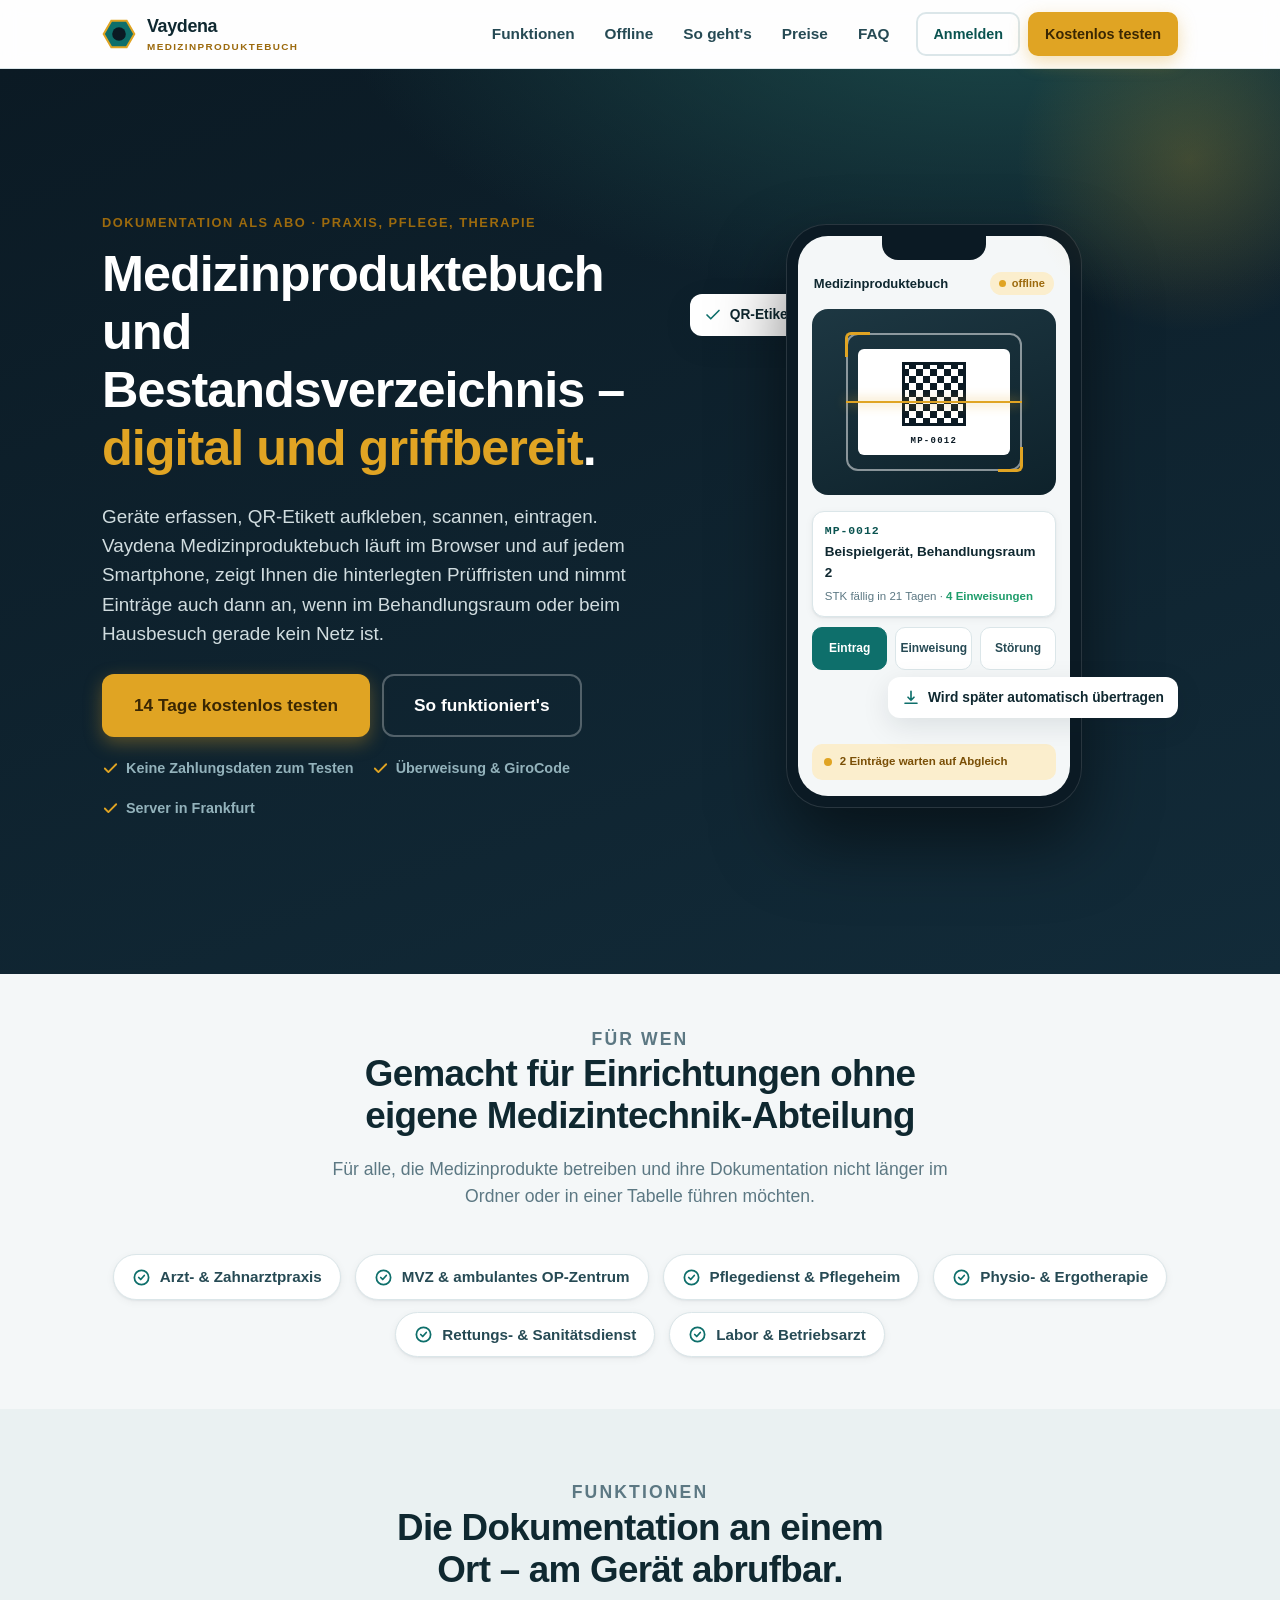
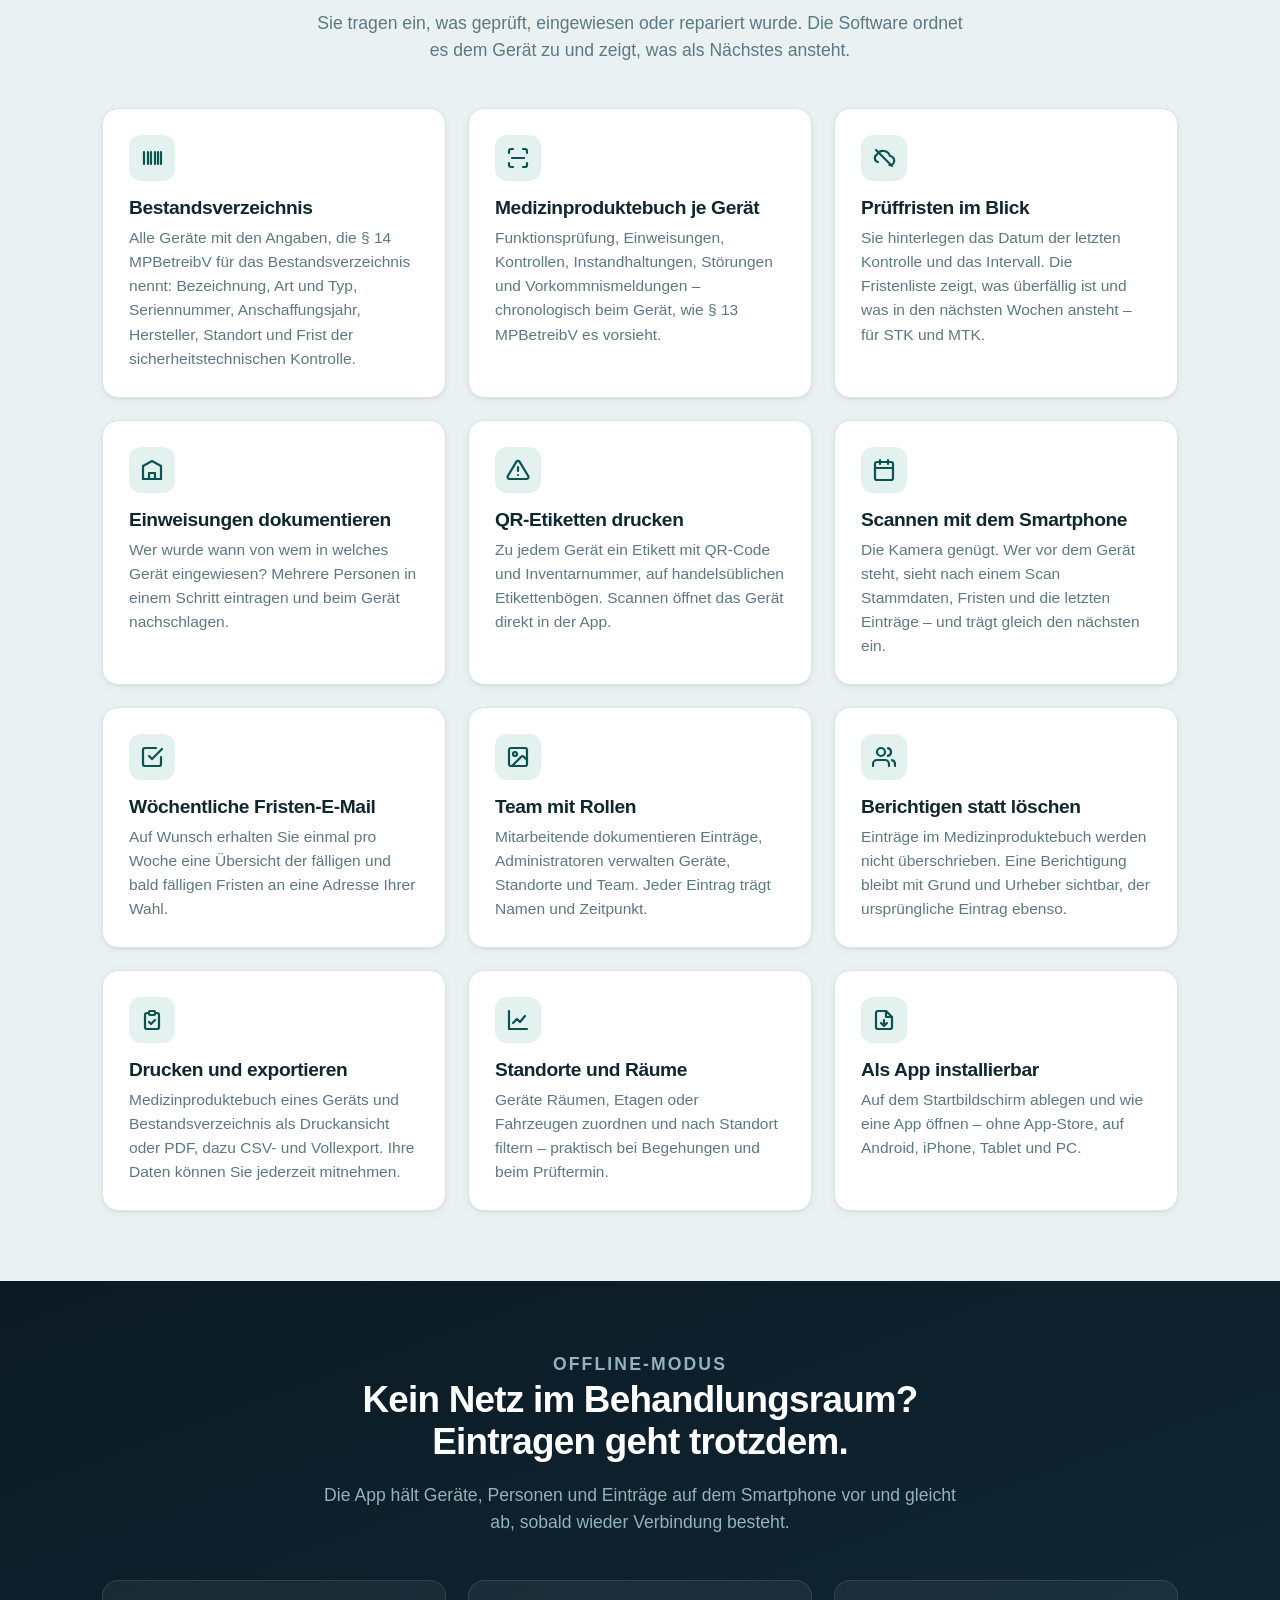
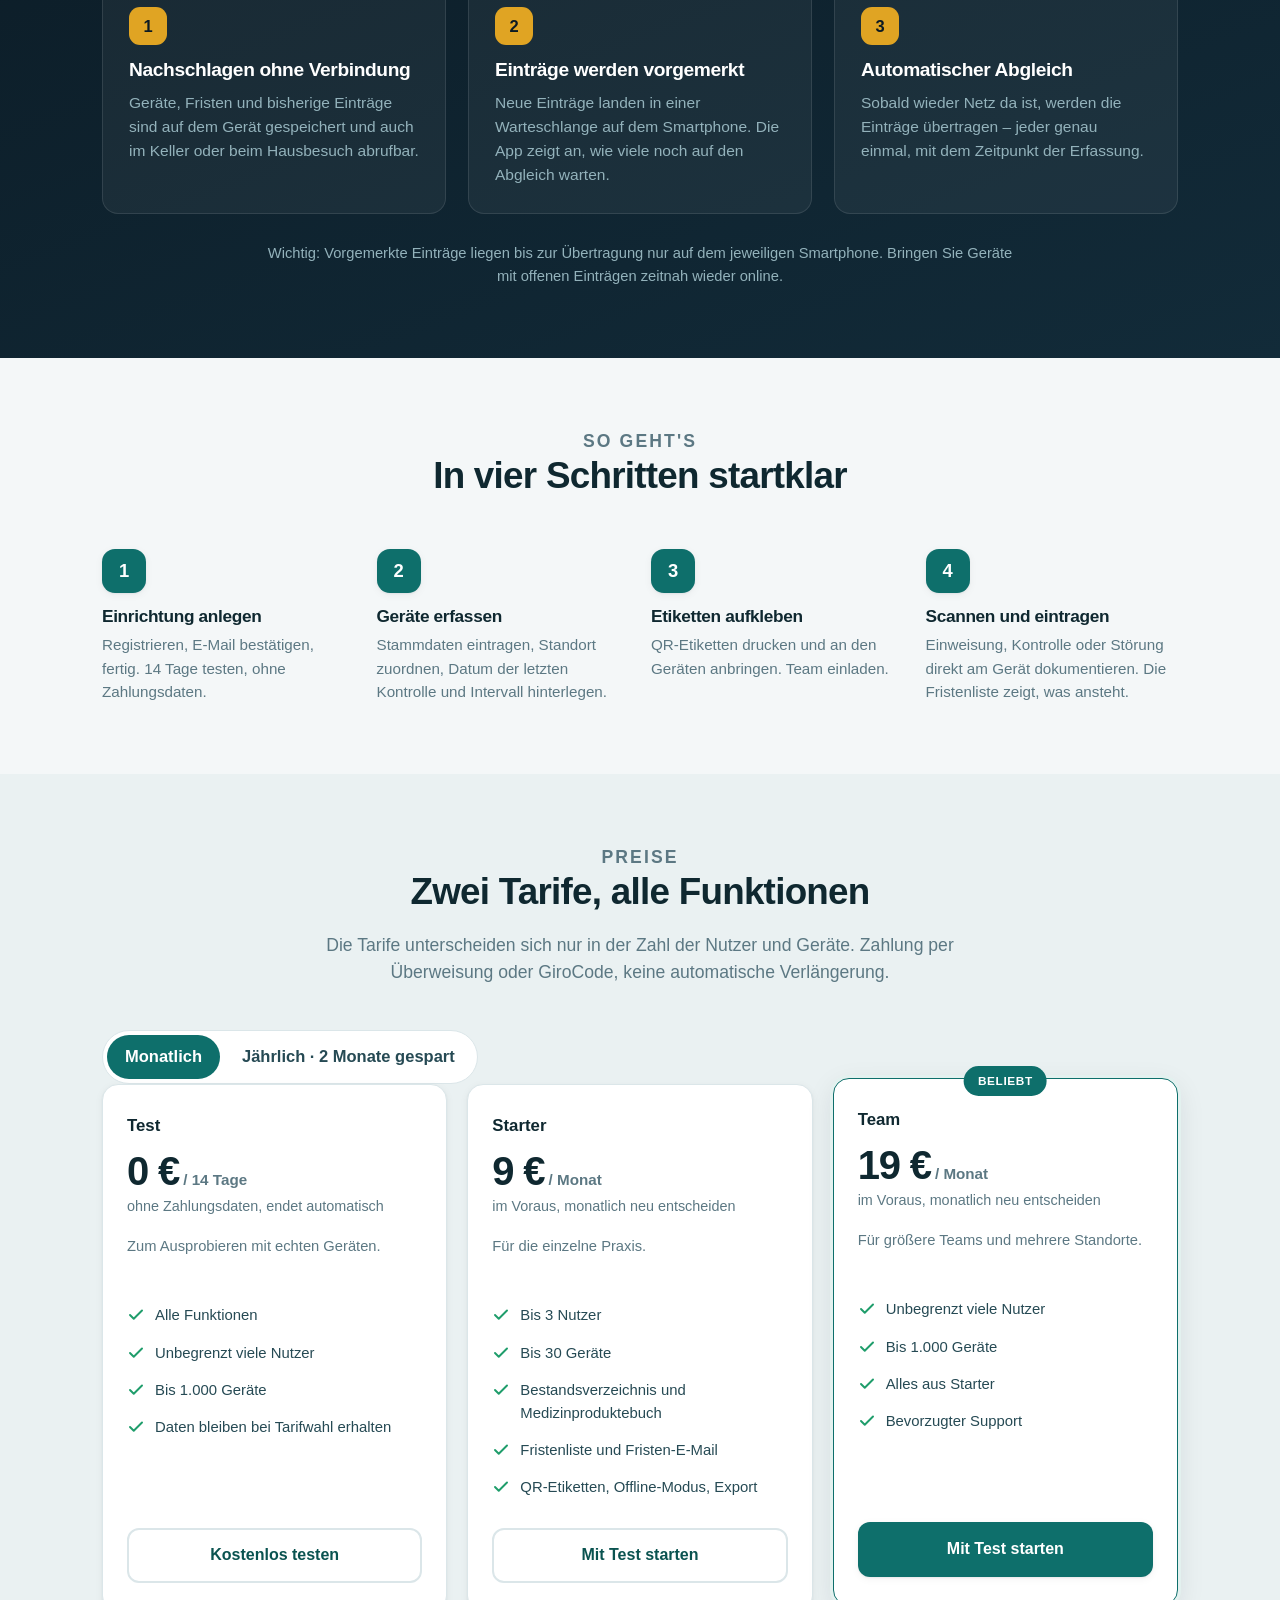
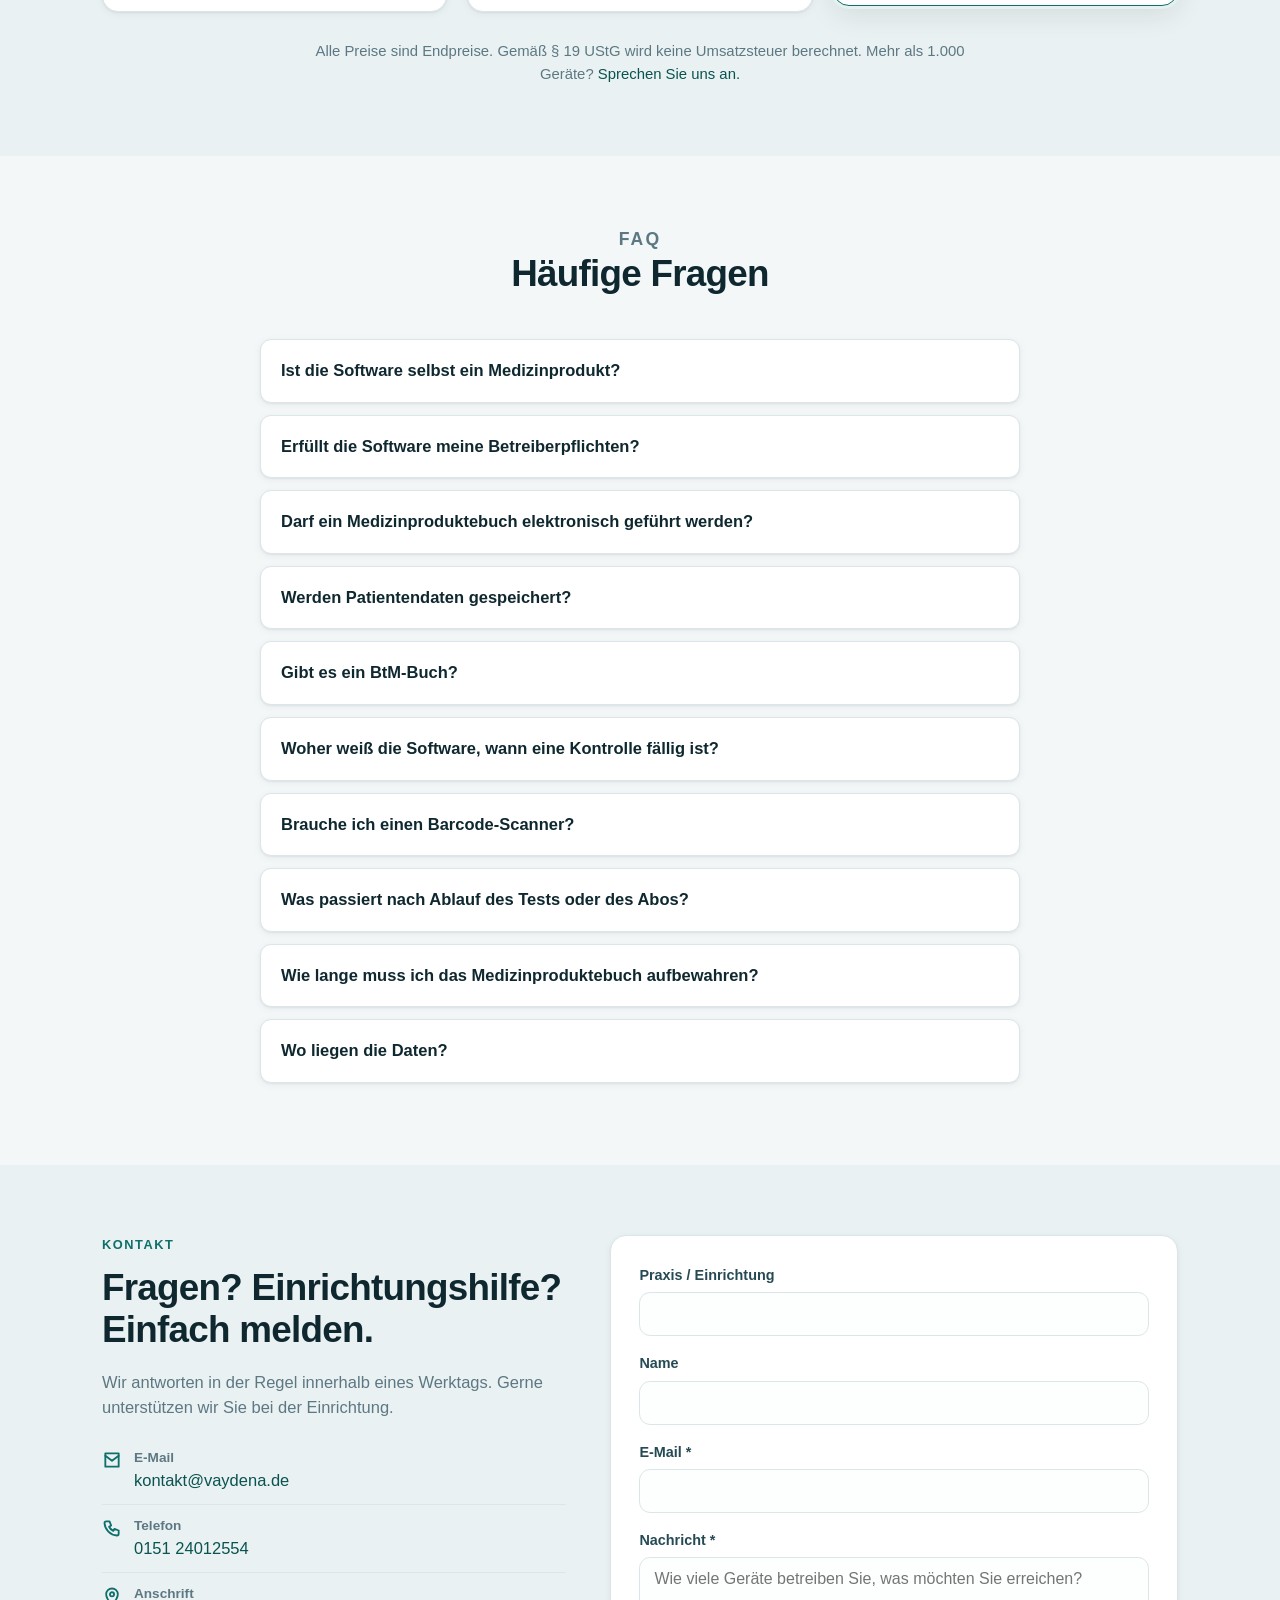
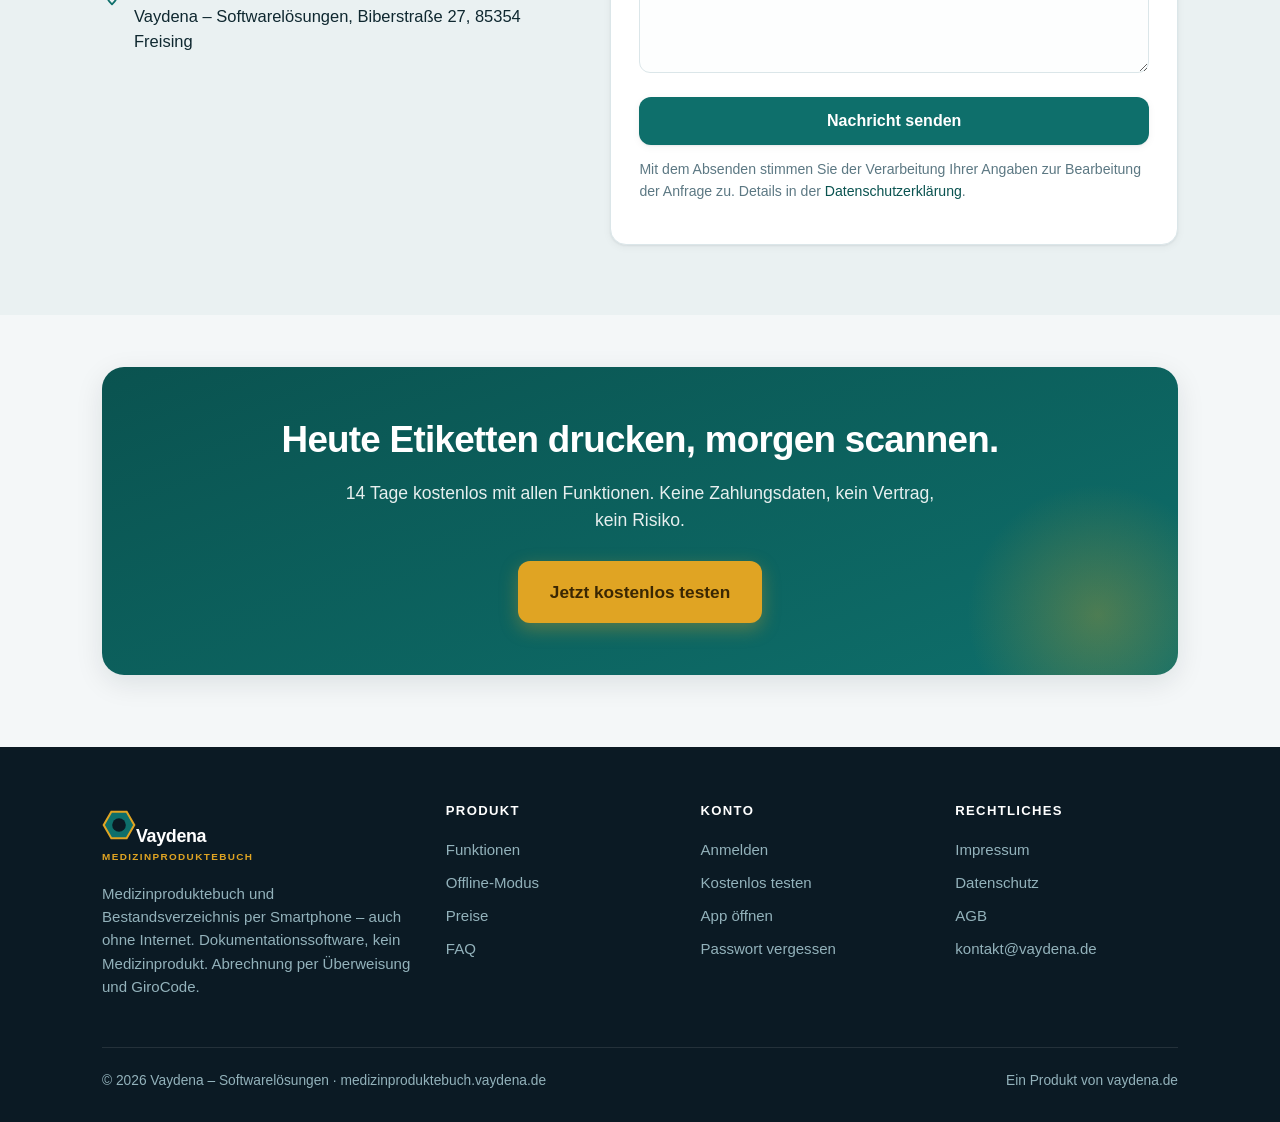
==== commit 415ce718: "BtM-Buch als zuschaltbares Modul (Karteikarte, Zu-/Abgang, Storno, Monatspruefung, Druck, CSV) Serve" ====
--- a/index.html
+++ b/index.html
@@ -14,7 +14,7 @@
 <meta name="theme-color" content="#0b1a24">
 <link rel="icon" href="assets/icons/favicon-32.png" sizes="32x32">
 <link rel="apple-touch-icon" href="assets/icons/apple-touch-icon.png">
-<link rel="stylesheet" href="assets/app.css?v=20261002">
+<link rel="stylesheet" href="assets/app.css?v=20261002b">
 <style>
   /* Hero-Visual: Smartphone mit Scanner */
   .ph-qr{width:74px;height:74px;border-radius:4px;background:conic-gradient(#0b1a24 25%,#fff 0 50%,#0b1a24 0 75%,#fff 0) 0 0/14px 14px;border:5px solid #fff;outline:3px solid #0b1a24;outline-offset:-8px}
@@ -272,7 +272,8 @@
       <details><summary>Ist die Software selbst ein Medizinprodukt?</summary><p>Nein. Vaydena Medizinproduktebuch ist eine reine Dokumentations- und Organisationssoftware. Sie dient nicht der Diagnose, Therapie oder Überwachung von Patienten, steuert keine Geräte und wertet keine Messwerte aus.</p></details>
       <details><summary>Erfüllt die Software meine Betreiberpflichten?</summary><p>Nein, das kann keine Software. Sie hilft Ihnen, Bestandsverzeichnis und Medizinproduktebuch zu führen und Fristen im Blick zu behalten. Einweisungen und Kontrollen durchzuführen, geeignete Prüfer zu beauftragen und Fristen einzuhalten bleibt Aufgabe des Betreibers. Wir leisten keine Rechtsberatung.</p></details>
       <details><summary>Darf ein Medizinproduktebuch elektronisch geführt werden?</summary><p>Die MPBetreibV lässt für das Medizinproduktebuch alle Datenträger zu (§ 13 Abs. 2). Welche Anforderungen Ihre zuständige Behörde im Einzelnen stellt, klären Sie bitte dort; Druckansicht und Export stehen jederzeit zur Verfügung.</p></details>
-      <details><summary>Werden Patientendaten gespeichert?</summary><p>Nein. Die Software ist nicht für Patientendaten bestimmt, und es gibt keine Felder dafür. Bitte tragen Sie solche Daten auch nicht in Notizfelder ein.</p></details>
+      <details><summary>Werden Patientendaten gespeichert?</summary><p>Im Medizinproduktebuch nein: Dort gibt es keine Felder dafür, bitte tragen Sie solche Daten auch nicht in Notizfelder ein. Einzige Ausnahme ist das optionale BtM-Buch, falls Sie es einschalten und bei Abgängen Empfänger namentlich eintragen – dafür schließen wir vorher einen Vertrag zur Auftragsverarbeitung mit Ihnen.</p></details>
+      <details><summary>Gibt es ein BtM-Buch?</summary><p>Ja, als zuschaltbares Modul ohne Aufpreis: je Betäubungsmittel eine Karteikarte mit Zugängen, Abgängen, fortlaufendem Bestand, Storno statt Löschen, Monatsprüfung und Ausdruck. Ob diese Form des Nachweises für Ihre Einrichtung zulässig ist, klären Sie bitte mit Ihrer zuständigen Behörde.</p></details>
       <details><summary>Woher weiß die Software, wann eine Kontrolle fällig ist?</summary><p>Aus Ihren Angaben: Datum der letzten Kontrolle und das von Ihnen hinterlegte Intervall. Welche Frist für ein Gerät gilt, legen Sie anhand der Herstellerangaben und der MPBetreibV fest. Die Software prüft selbst keine Geräte.</p></details>
       <details><summary>Brauche ich einen Barcode-Scanner?</summary><p>Nein. Die Kamera des Smartphones genügt. Ein Handscanner an PC oder Tablet funktioniert ebenfalls, und die Inventarnummer lässt sich auch eintippen.</p></details>
       <details><summary>Was passiert nach Ablauf des Tests oder des Abos?</summary><p>Sie können weiter lesen, drucken und exportieren. Neue Einträge werden erst nach Bestellung eines Tarifs wieder übertragen. Es verlängert sich nichts automatisch.</p></details>
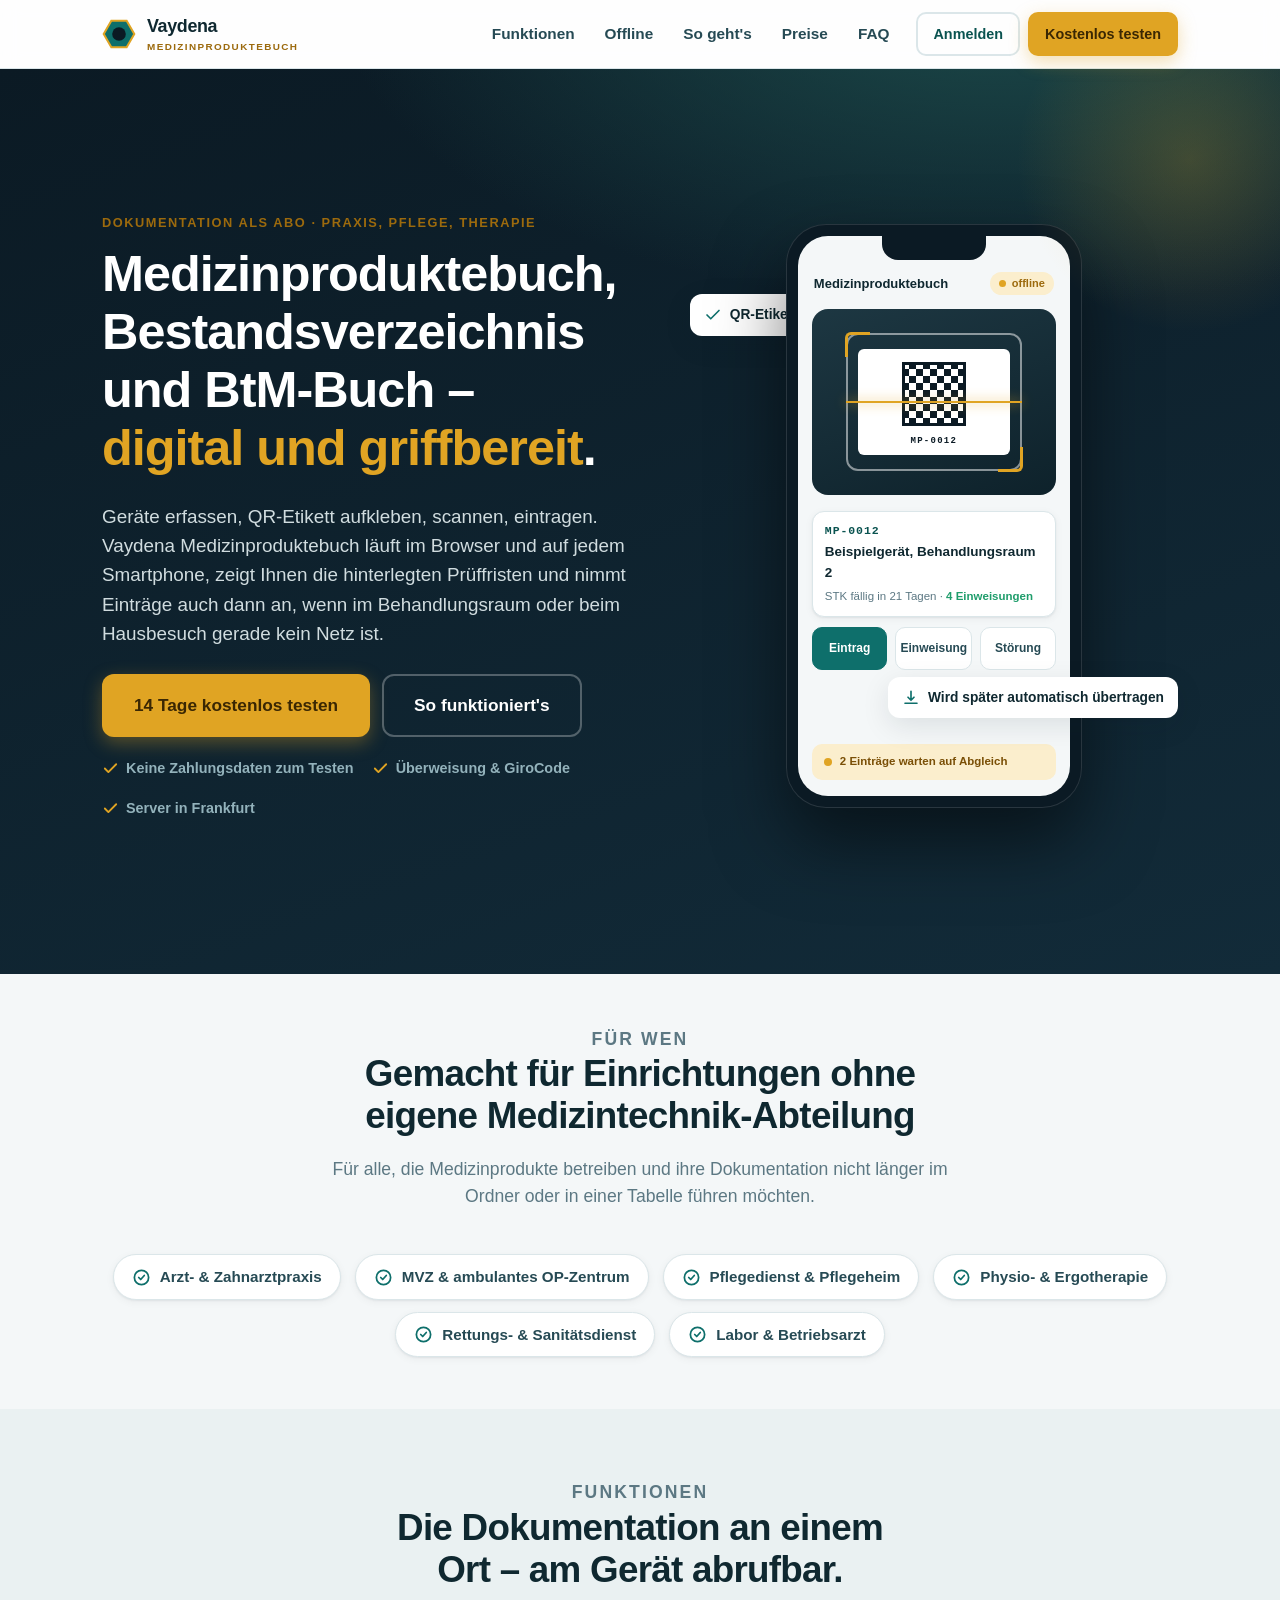
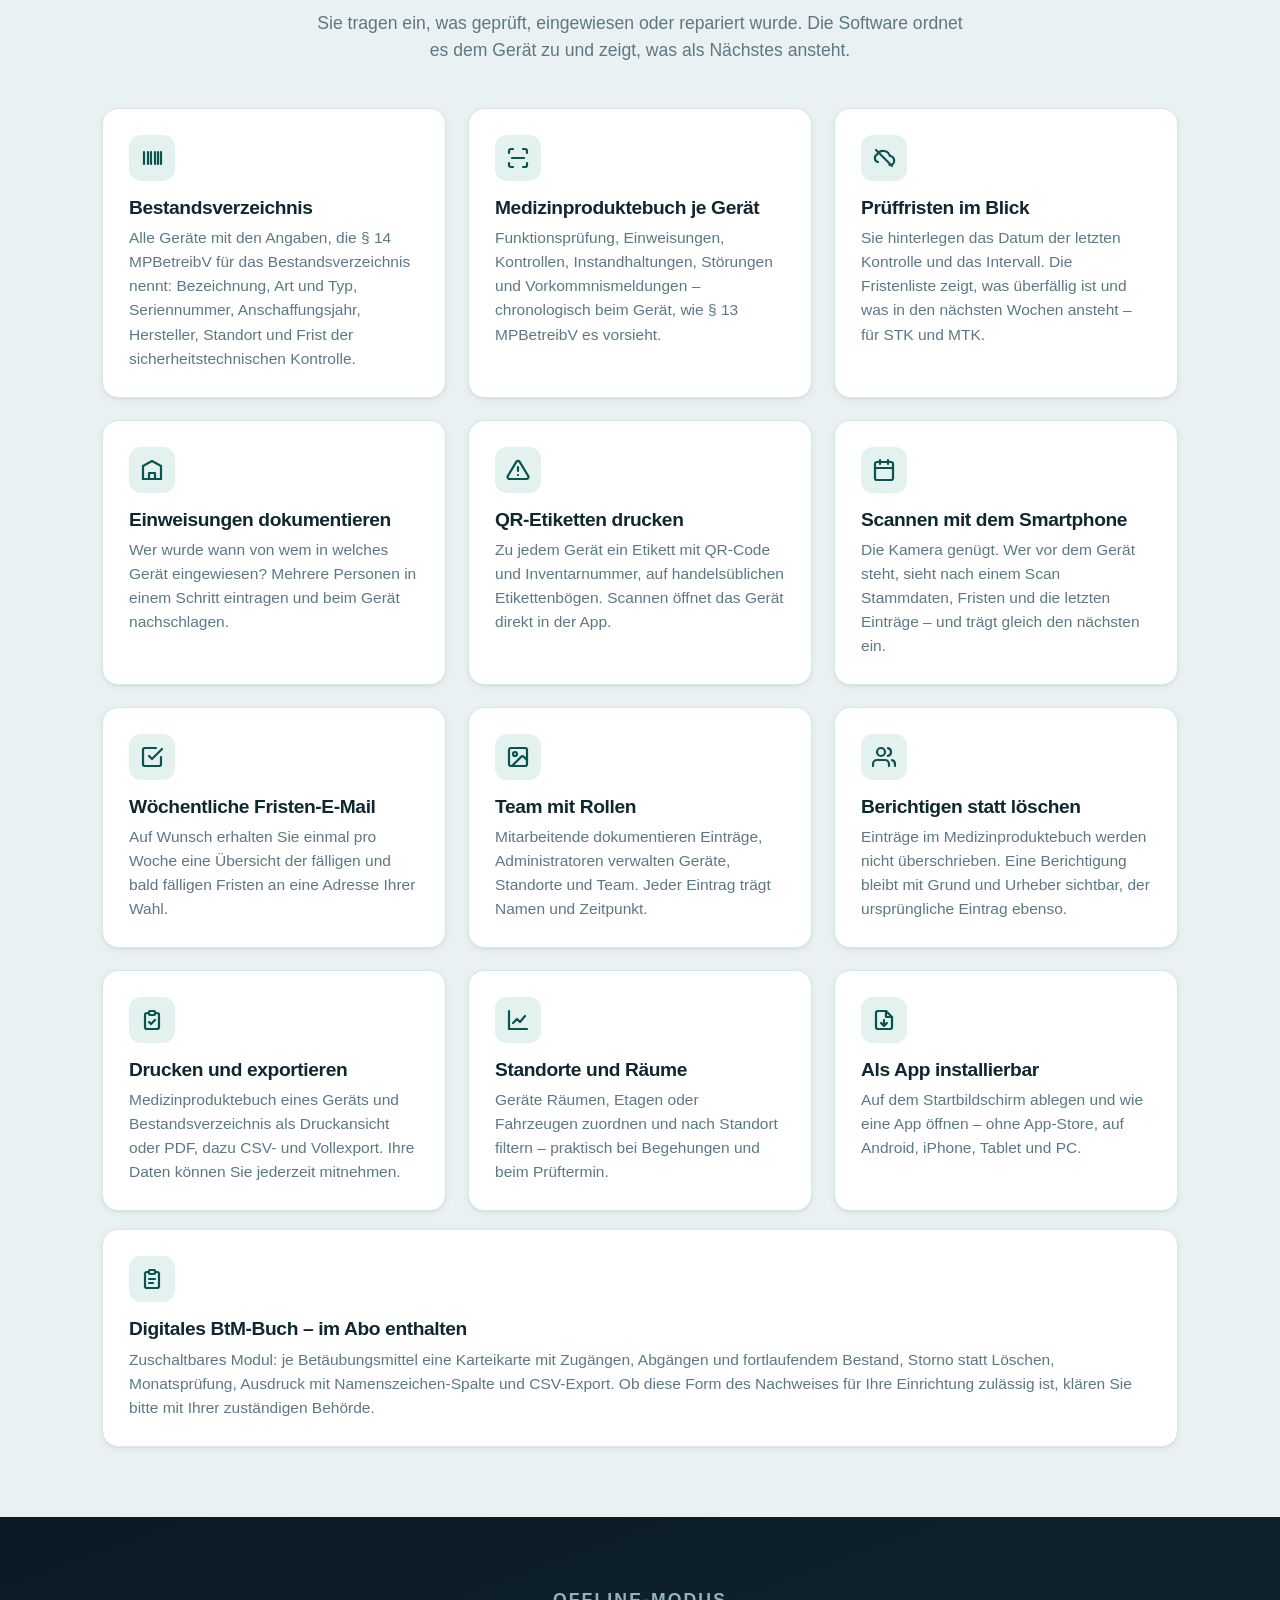
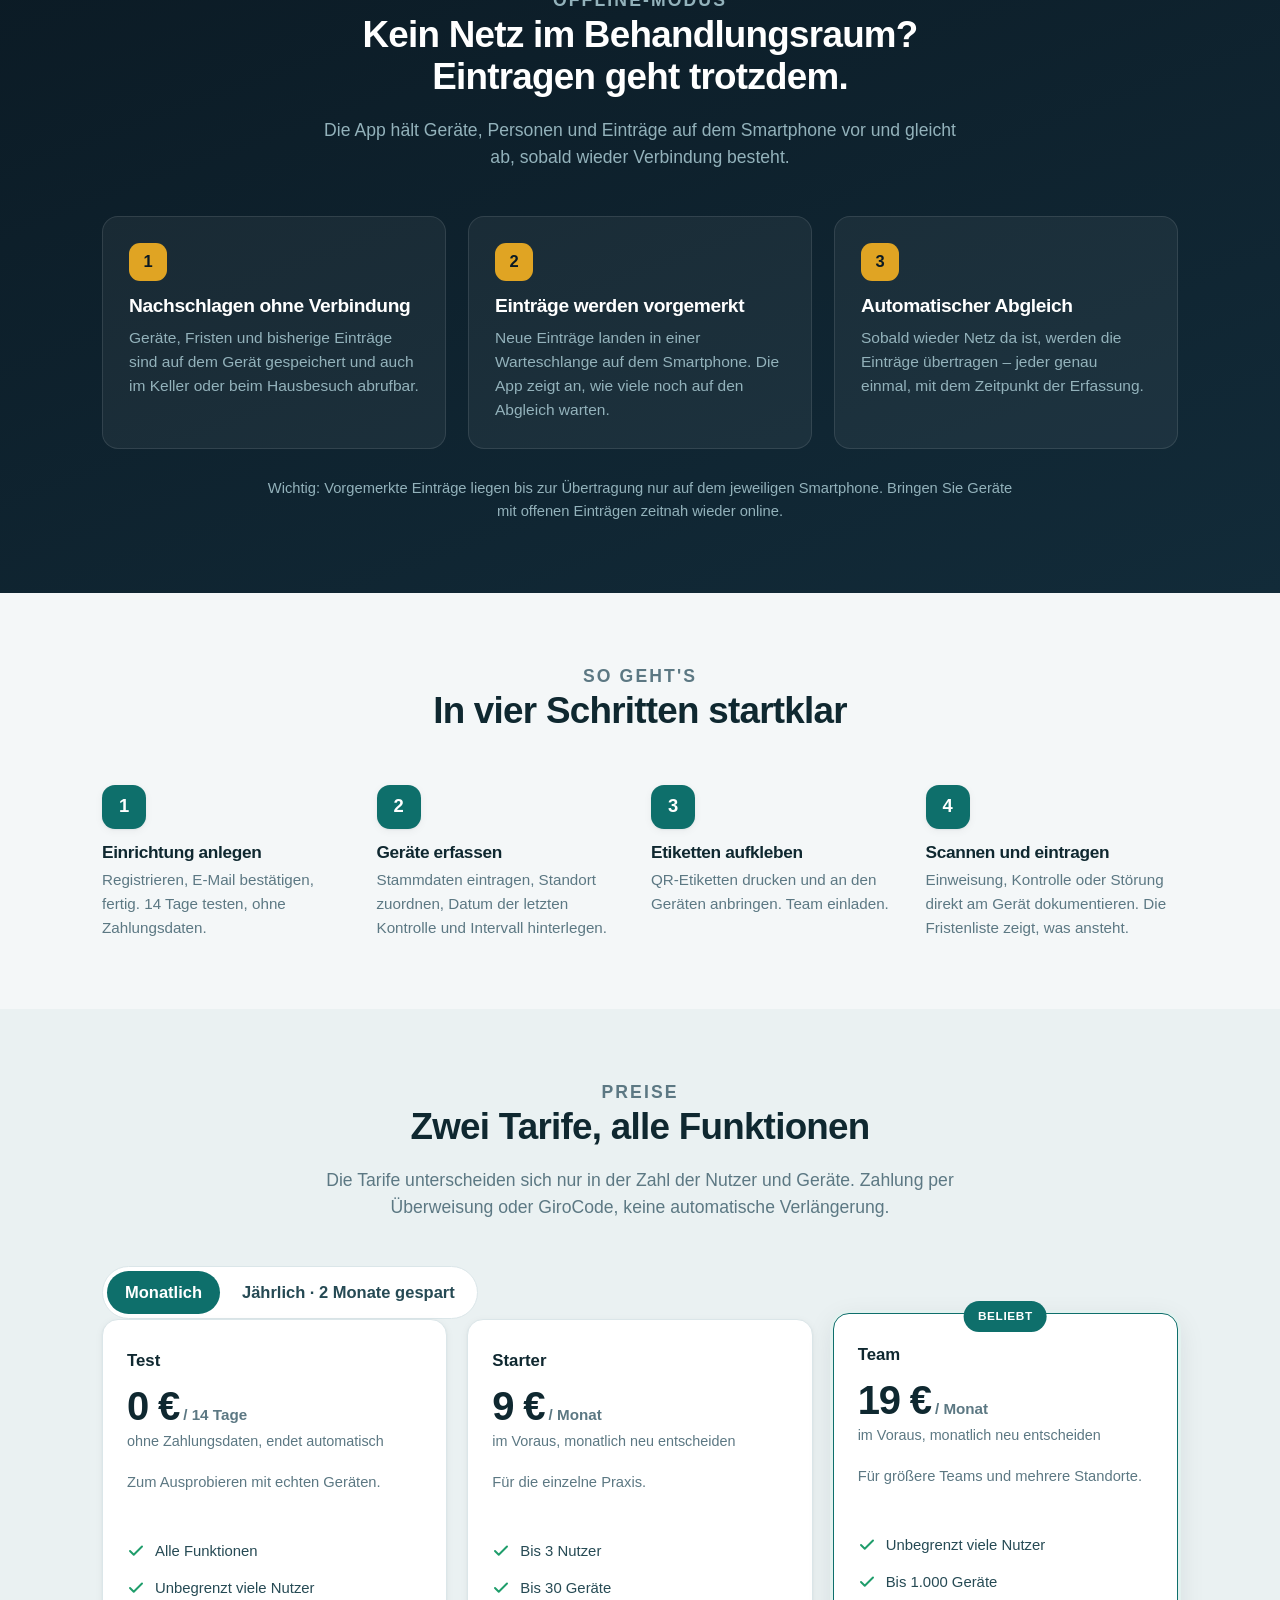
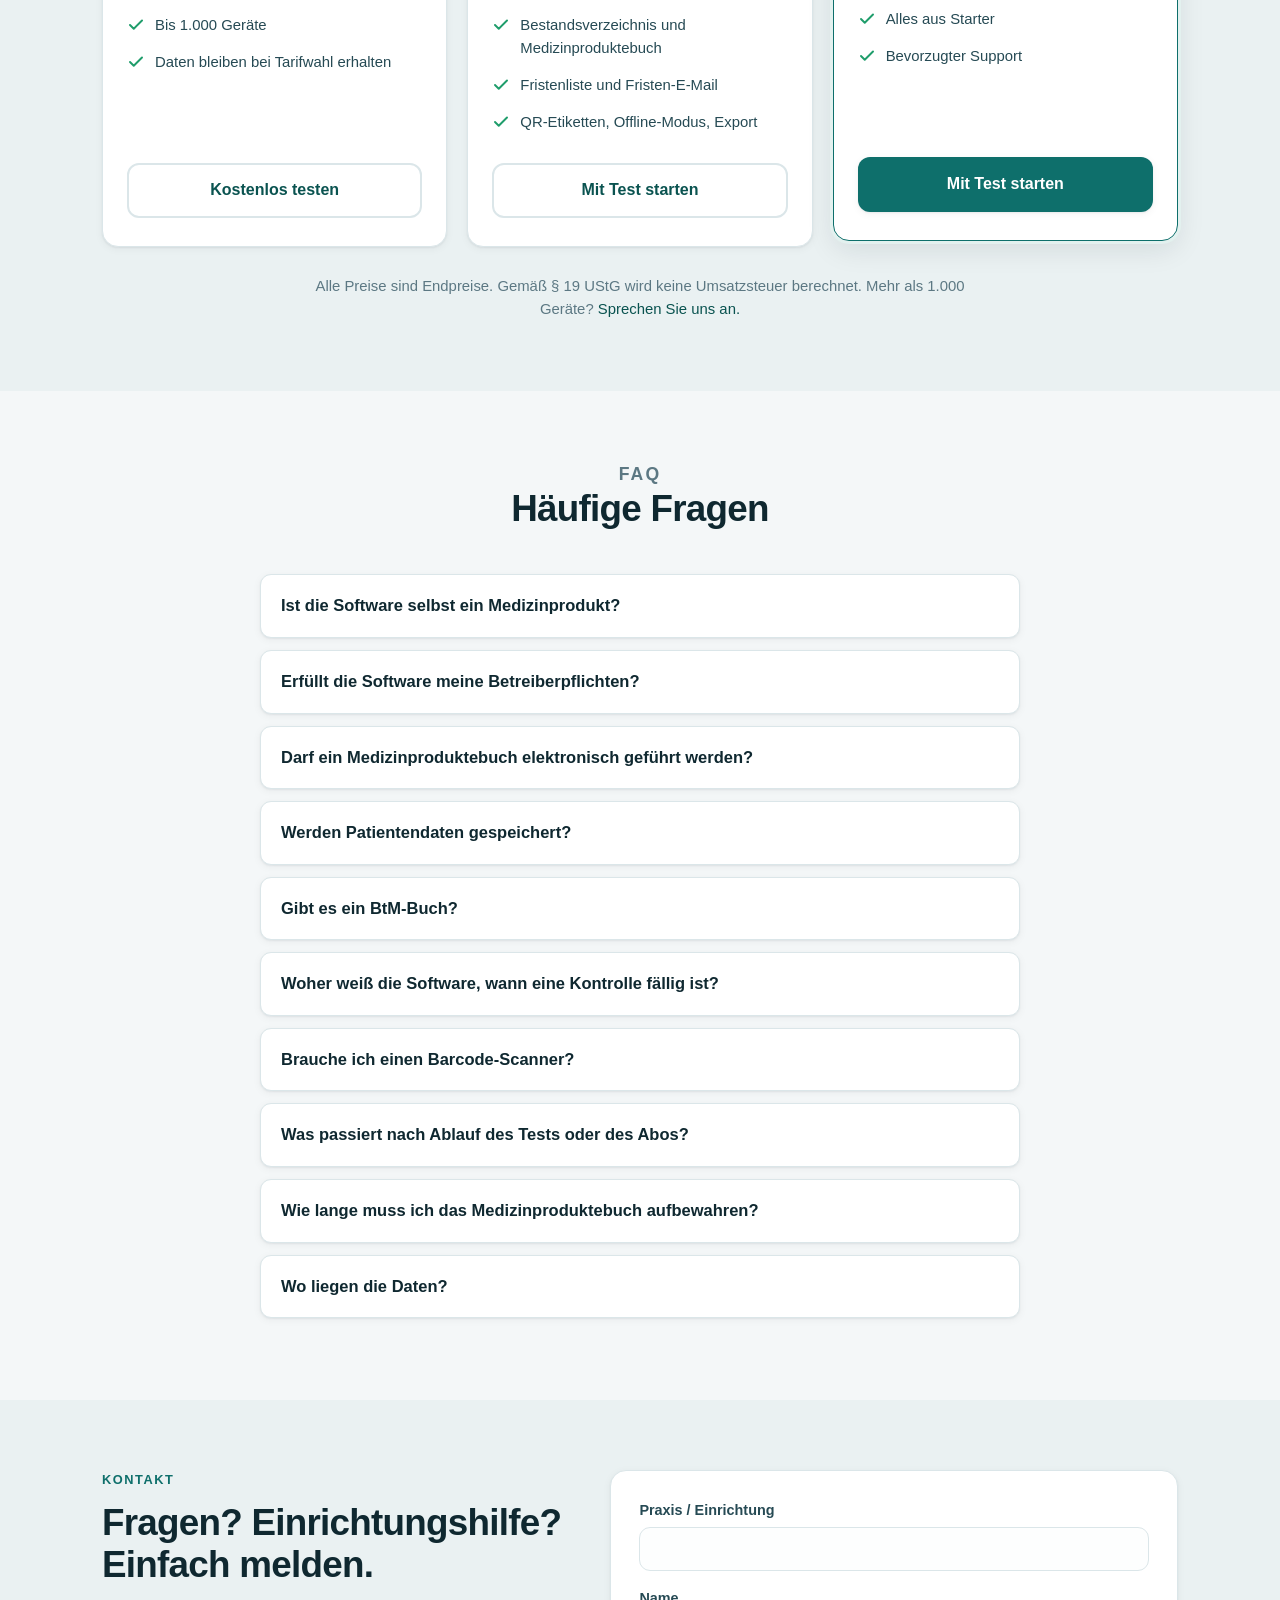
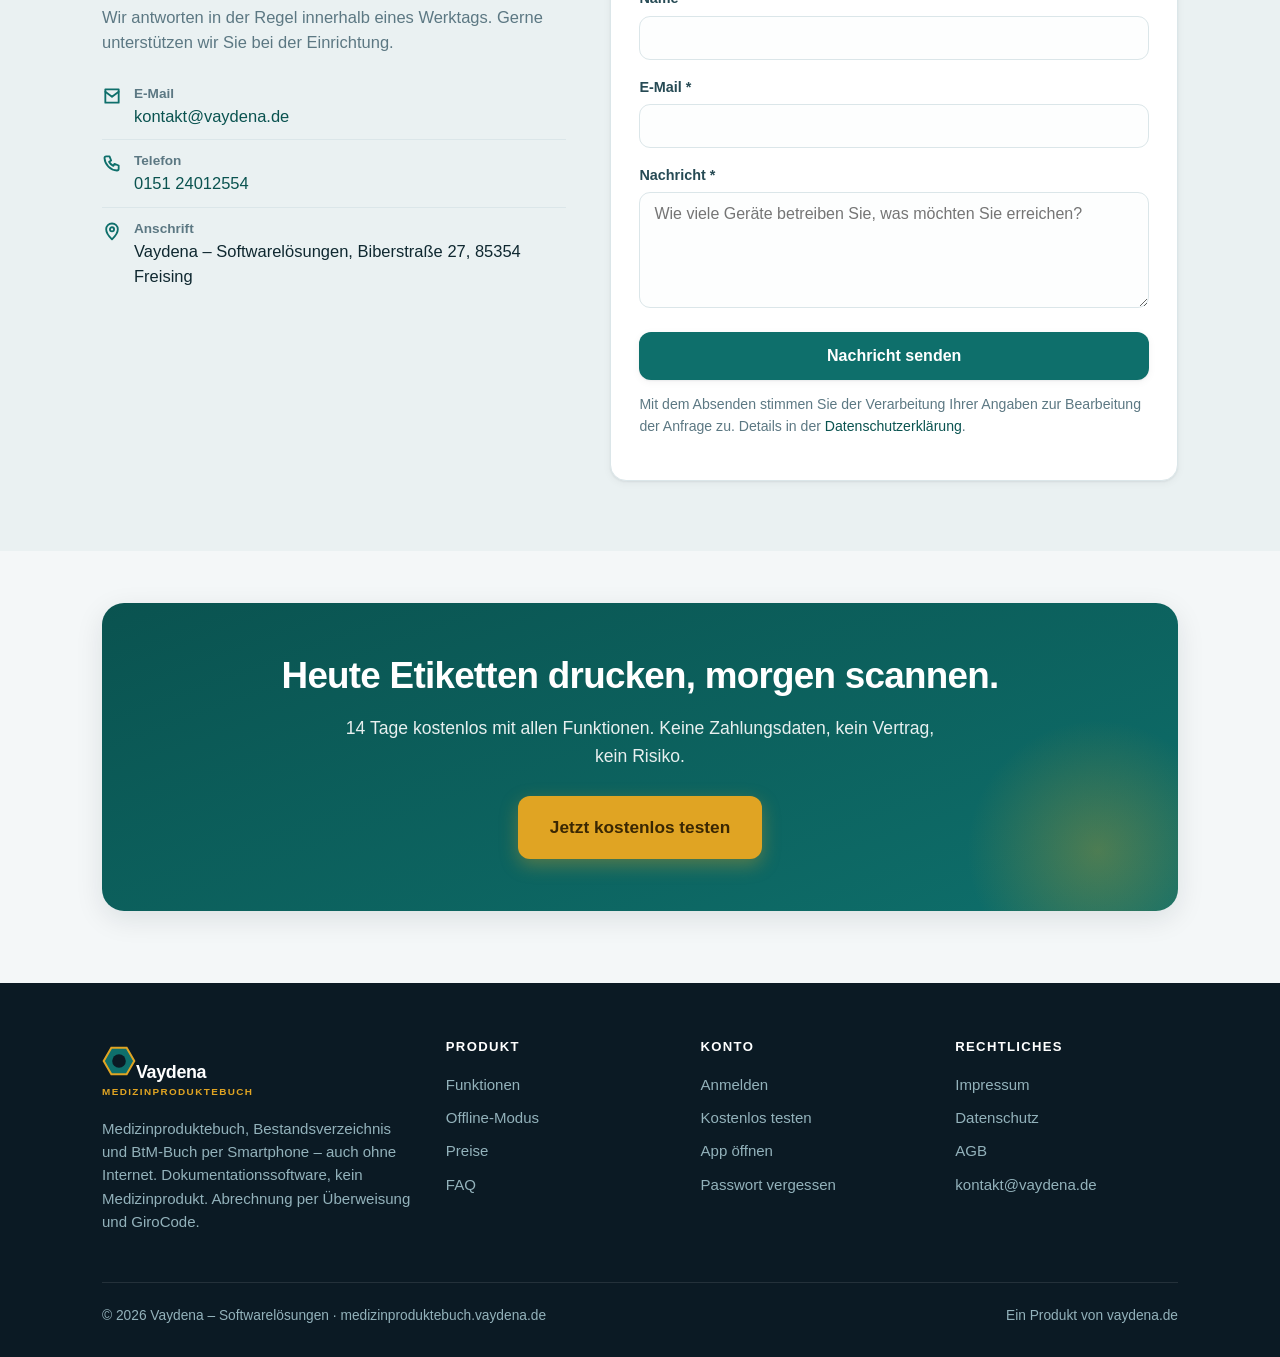
==== commit 50b25edd: "BtM-Buch sichtbar machen: Menüpunkt für Admins, Einschalt-Knopf, Startseite Co-Authored-By: Claude O" ====
--- a/index.html
+++ b/index.html
@@ -4,7 +4,7 @@
 <meta charset="utf-8">
 <meta name="viewport" content="width=device-width,initial-scale=1">
 <title>Vaydena Medizinproduktebuch – Medizinproduktebuch und Bestandsverzeichnis digital führen</title>
-<meta name="description" content="Medizinproduktebuch und Bestandsverzeichnis als Abo für Praxen, Pflegedienste und kleine Einrichtungen: Geräte erfassen, Prüffristen (STK/MTK) im Blick behalten, Einweisungen dokumentieren, QR-Etiketten drucken – auch ohne Internet. Dokumentationssoftware, kein Medizinprodukt. 14 Tage kostenlos testen.">
+<meta name="description" content="Medizinproduktebuch, Bestandsverzeichnis und digitales BtM-Buch als Abo für Praxen, Pflegedienste und kleine Einrichtungen: Geräte erfassen, Prüffristen (STK/MTK) im Blick behalten, Einweisungen dokumentieren, QR-Etiketten drucken – auch ohne Internet. Dokumentationssoftware, kein Medizinprodukt. 14 Tage kostenlos testen.">
 <link rel="canonical" href="https://medizinproduktebuch.vaydena.de/">
 <meta property="og:type" content="website">
 <meta property="og:title" content="Vaydena Medizinproduktebuch – Geräte, Prüffristen und Einweisungen dokumentieren">
@@ -14,7 +14,7 @@
 <meta name="theme-color" content="#0b1a24">
 <link rel="icon" href="assets/icons/favicon-32.png" sizes="32x32">
 <link rel="apple-touch-icon" href="assets/icons/apple-touch-icon.png">
-<link rel="stylesheet" href="assets/app.css?v=20261002b">
+<link rel="stylesheet" href="assets/app.css?v=20261002c">
 <style>
   /* Hero-Visual: Smartphone mit Scanner */
   .ph-qr{width:74px;height:74px;border-radius:4px;background:conic-gradient(#0b1a24 25%,#fff 0 50%,#0b1a24 0 75%,#fff 0) 0 0/14px 14px;border:5px solid #fff;outline:3px solid #0b1a24;outline-offset:-8px}
@@ -123,7 +123,7 @@
   <div class="wrap">
     <div>
       <p class="eyebrow gold">Dokumentation als Abo · Praxis, Pflege, Therapie</p>
-      <h1>Medizinproduktebuch und Bestandsverzeichnis – <span class="hl">digital und griffbereit</span>.</h1>
+      <h1>Medizinproduktebuch, Bestandsverzeichnis und BtM-Buch – <span class="hl">digital und griffbereit</span>.</h1>
       <p class="lead">Geräte erfassen, QR-Etikett aufkleben, scannen, eintragen. Vaydena Medizinproduktebuch läuft im Browser und auf jedem Smartphone, zeigt Ihnen die hinterlegten Prüffristen und nimmt Einträge auch dann an, wenn im Behandlungsraum oder beim Hausbesuch gerade kein Netz ist.</p>
       <div class="cta-row">
         <a class="btn gold lg" href="registrieren.html">14 Tage kostenlos testen</a>
@@ -184,6 +184,7 @@
       <div class="feature"><div class="ic"><svg viewBox="0 0 24 24" fill="none" stroke="currentColor" stroke-width="2.2" stroke-linecap="round" stroke-linejoin="round"><path d="M3 3v18h18"/><path d="m7 15 4-4 3 3 5-6"/></svg></div><h3>Standorte und Räume</h3><p>Geräte Räumen, Etagen oder Fahrzeugen zuordnen und nach Standort filtern – praktisch bei Begehungen und beim Prüftermin.</p></div>
       <div class="feature"><div class="ic"><svg viewBox="0 0 24 24" fill="none" stroke="currentColor" stroke-width="2.2" stroke-linecap="round" stroke-linejoin="round"><path d="M14 3H6a2 2 0 0 0-2 2v14a2 2 0 0 0 2 2h12a2 2 0 0 0 2-2V9z"/><path d="M14 3v6h6M12 18v-6M9 15l3 3 3-3"/></svg></div><h3>Als App installierbar</h3><p>Auf dem Startbildschirm ablegen und wie eine App öffnen – ohne App-Store, auf Android, iPhone, Tablet und PC.</p></div>
     </div>
+    <div class="feature" style="margin-top:18px"><div class="ic"><svg viewBox="0 0 24 24" fill="none" stroke="currentColor" stroke-width="2.2" stroke-linecap="round" stroke-linejoin="round"><path d="M9 5H7a2 2 0 0 0-2 2v12a2 2 0 0 0 2 2h10a2 2 0 0 0 2-2V7a2 2 0 0 0-2-2h-2"/><rect x="9" y="3" width="6" height="4" rx="1"/><path d="M9 12h6M9 16h4"/></svg></div><h3>Digitales BtM-Buch – im Abo enthalten</h3><p>Zuschaltbares Modul: je Betäubungsmittel eine Karteikarte mit Zugängen, Abgängen und fortlaufendem Bestand, Storno statt Löschen, Monatsprüfung, Ausdruck mit Namenszeichen-Spalte und CSV-Export. Ob diese Form des Nachweises für Ihre Einrichtung zulässig ist, klären Sie bitte mit Ihrer zuständigen Behörde.</p></div>
   </div>
 </section>
 
@@ -322,7 +323,7 @@
   <div class="cols">
     <div>
       <a class="brand" href="index.html"><svg class="logo" viewBox="0 0 40 40" aria-hidden="true"><path d="M38 20 29 35.6H11L2 20 11 4.4h18z" fill="#0e6f6b"/><circle cx="20" cy="20" r="8" fill="#0b1a24"/><path d="M38 20 29 35.6H11L2 20 11 4.4h18z" fill="none" stroke="#e0a423" stroke-width="2.4"/></svg><span>Vaydena<small>Medizinproduktebuch</small></span></a>
-      <p>Medizinproduktebuch und Bestandsverzeichnis per Smartphone – auch ohne Internet. Dokumentationssoftware, kein Medizinprodukt. Abrechnung per Überweisung und GiroCode.</p>
+      <p>Medizinproduktebuch, Bestandsverzeichnis und BtM-Buch per Smartphone – auch ohne Internet. Dokumentationssoftware, kein Medizinprodukt. Abrechnung per Überweisung und GiroCode.</p>
     </div>
     <div><h4>Produkt</h4><a href="#funktionen">Funktionen</a><a href="#offline">Offline-Modus</a><a href="#preise">Preise</a><a href="#faq">FAQ</a></div>
     <div><h4>Konto</h4><a href="anmelden.html">Anmelden</a><a href="registrieren.html">Kostenlos testen</a><a href="app.html">App öffnen</a><a href="anmelden.html#passwort">Passwort vergessen</a></div>
